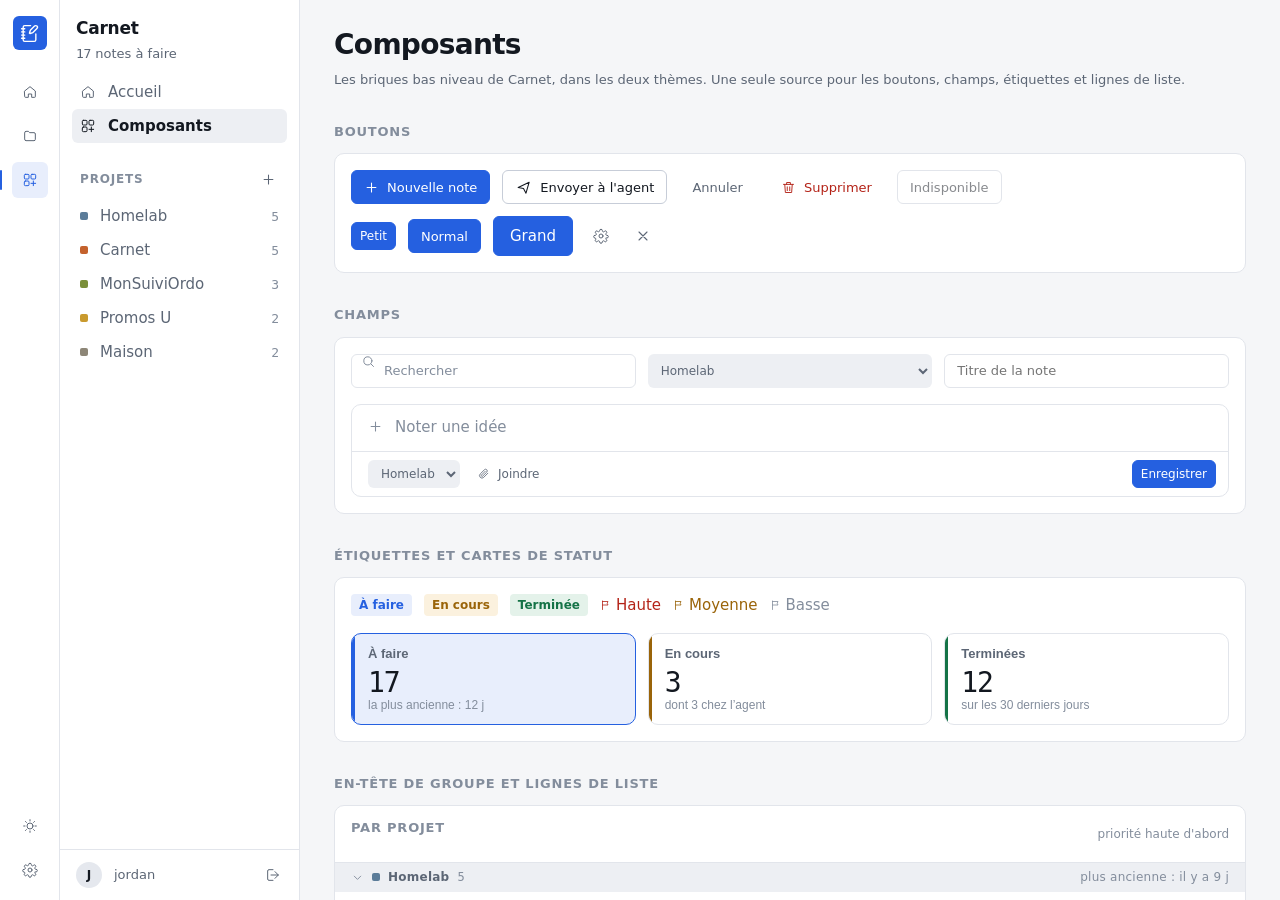
==== composants.html @ 222cb9cf "Maquette : refonte complète, composants bas niveau et page projet" ====
<!doctype html>
<html lang="fr" data-theme="clair" data-choix="auto">
<head>
<meta charset="utf-8">
<meta name="viewport" content="width=device-width, initial-scale=1">
<title>Carnet — composants (maquette)</title>
<script>
(() => {
  const cle = 'carnet.apparence'
  const choix = localStorage.getItem(cle) || 'auto'
  const sombre = window.matchMedia('(prefers-color-scheme: dark)').matches
  const r = document.documentElement
  r.dataset.choix = choix
  r.dataset.theme = choix === 'auto' ? (sombre ? 'sombre' : 'clair') : choix
  matchMedia('(prefers-color-scheme: dark)').addEventListener('change', (e) => {
    if (r.dataset.choix === 'auto') r.dataset.theme = e.matches ? 'sombre' : 'clair'
  })
})()
</script>
<link rel="preload" href="./polices/inter-latin-wght-normal.woff2" as="font" type="font/woff2" crossorigin>
<link rel="stylesheet" href="./styles.css">
</head>
<body>
<div class="app" id="app">
    <nav class="rail" aria-label="Navigation secondaire">
      <a class="rail-marque" href="index.html" aria-label="Carnet, accueil"><svg viewBox="0 0 24 24" width="19" height="19" fill="none" stroke="currentColor" stroke-width="1.75" stroke-linecap="round" stroke-linejoin="round" aria-hidden="true"><path d="M13.4 2H6a2 2 0 0 0-2 2v16a2 2 0 0 0 2 2h12a2 2 0 0 0 2-2v-7.4"/><path d="M2 6h4M2 10h4M2 14h4M2 18h4"/><path d="M21.378 5.626a1 1 0 1 0-3.004-3.004l-5.01 5.012a2 2 0 0 0-.506.854l-.837 2.87a.5.5 0 0 0 .62.62l2.87-.837a2 2 0 0 0 .854-.506z"/></svg></a>
      <a class="rail-bouton" href="index.html" aria-label="Accueil"><svg viewBox="0 0 24 24" width="16" height="16" fill="none" stroke="currentColor" stroke-width="1.5" stroke-linecap="round" stroke-linejoin="round" aria-hidden="true"><path d="M4 10.5 12 4l8 6.5V19a1 1 0 0 1-1 1h-4.5v-5h-5v5H5a1 1 0 0 1-1-1z"/></svg></a>
      <a class="rail-bouton" href="projet.html" aria-label="Projet ouvert"><svg viewBox="0 0 24 24" width="16" height="16" fill="none" stroke="currentColor" stroke-width="1.5" stroke-linecap="round" stroke-linejoin="round" aria-hidden="true"><path d="M4 7a2 2 0 0 1 2-2h3.6l1.8 2H18a2 2 0 0 1 2 2v8a2 2 0 0 1-2 2H6a2 2 0 0 1-2-2z"/></svg></a>
      <a class="rail-bouton" href="composants.html" aria-label="Kit de composants" aria-current="page"><svg viewBox="0 0 24 24" width="16" height="16" fill="none" stroke="currentColor" stroke-width="1.5" stroke-linecap="round" stroke-linejoin="round" aria-hidden="true"><rect x="3.5" y="3.5" width="7" height="7" rx="1.5"/><rect x="13.5" y="3.5" width="7" height="7" rx="1.5"/><rect x="3.5" y="13.5" width="7" height="7" rx="1.5"/><path d="M17 13.5v7M13.5 17h7"/></svg></a>
      <div class="rail-pied">
        <button type="button" class="rail-bouton" id="apparence" aria-label="Apparence : système"><svg viewBox="0 0 24 24" width="16" height="16" fill="none" stroke="currentColor" stroke-width="1.5" stroke-linecap="round" stroke-linejoin="round" aria-hidden="true"><circle cx="12" cy="12" r="4.5"/><path d="M12 2.5v2M12 19.5v2M2.5 12h2M19.5 12h2M5.2 5.2l1.4 1.4M17.4 17.4l1.4 1.4M18.8 5.2l-1.4 1.4M6.6 17.4l-1.4 1.4"/></svg></button>
        <a class="rail-bouton" href="#" aria-label="Réglages"><svg viewBox="0 0 24 24" width="16" height="16" fill="none" stroke="currentColor" stroke-width="1.5" stroke-linecap="round" stroke-linejoin="round" aria-hidden="true"><circle cx="12" cy="12" r="3"/><path d="M19.4 15a1.7 1.7 0 0 0 .3 1.9l.1.1a2 2 0 1 1-2.8 2.8l-.1-.1a1.7 1.7 0 0 0-2.9 1.2 2 2 0 1 1-4 0 1.7 1.7 0 0 0-2.9-1.2l-.1.1a2 2 0 1 1-2.8-2.8l.1-.1A1.7 1.7 0 0 0 3 15a2 2 0 1 1 0-4 1.7 1.7 0 0 0 1.5-2.9l-.1-.1a2 2 0 1 1 2.8-2.8l.1.1A1.7 1.7 0 0 0 10 3.9a2 2 0 1 1 4 0 1.7 1.7 0 0 0 2.9 1.4l.1-.1a2 2 0 1 1 2.8 2.8l-.1.1A1.7 1.7 0 0 0 21 11a2 2 0 1 1 0 4z"/></svg></a>
      </div>
    </nav>
    <aside class="side" id="side" aria-label="Navigation">
      <div class="side-tete">
        <p class="side-titre">Carnet</p>
        <p class="side-sous"><span class="chiffre">17</span> notes à faire</p>
      </div>
      <nav class="side-nav" aria-label="Navigation principale">
        <a class="lien" href="index.html"><svg viewBox="0 0 24 24" width="16" height="16" fill="none" stroke="currentColor" stroke-width="1.5" stroke-linecap="round" stroke-linejoin="round" aria-hidden="true"><path d="M4 10.5 12 4l8 6.5V19a1 1 0 0 1-1 1h-4.5v-5h-5v5H5a1 1 0 0 1-1-1z"/></svg>Accueil</a>
        <a class="lien" href="composants.html" aria-current="page"><svg viewBox="0 0 24 24" width="16" height="16" fill="none" stroke="currentColor" stroke-width="1.5" stroke-linecap="round" stroke-linejoin="round" aria-hidden="true"><rect x="3.5" y="3.5" width="7" height="7" rx="1.5"/><rect x="13.5" y="3.5" width="7" height="7" rx="1.5"/><rect x="3.5" y="13.5" width="7" height="7" rx="1.5"/><path d="M17 13.5v7M13.5 17h7"/></svg>Composants</a>
        <div class="section-titre"><span>Projets</span><button type="button" class="bouton-icone petit" aria-label="Nouveau projet"><svg viewBox="0 0 24 24" width="15" height="15" fill="none" stroke="currentColor" stroke-width="1.7" stroke-linecap="round" aria-hidden="true"><path d="M12 5v14M5 12h14"/></svg></button></div>
        <ul class="notes" style="list-style:none;margin:0;padding:0">
          <li><a class="lien" href="projet.html"><span class="pastille c-slate"></span><span class="coupe">Homelab</span><span class="compte">5</span></a></li>
          <li><a class="lien" href="projet.html"><span class="pastille c-clay"></span><span class="coupe">Carnet</span><span class="compte">5</span></a></li>
          <li><a class="lien" href="projet.html"><span class="pastille c-moss"></span><span class="coupe">MonSuiviOrdo</span><span class="compte">3</span></a></li>
          <li><a class="lien" href="projet.html"><span class="pastille c-ochre"></span><span class="coupe">Promos U</span><span class="compte">2</span></a></li>
          <li><a class="lien" href="projet.html"><span class="pastille c-stone"></span><span class="coupe">Maison</span><span class="compte">2</span></a></li>
        </ul>
      </nav>
      <div class="side-pied">
        <div class="utilisateur">
          <span class="avatar" aria-hidden="true">J</span>
          <span class="coupe">jordan</span>
          <button type="button" class="bouton-icone petit" aria-label="Se déconnecter" style="margin-left:auto"><svg viewBox="0 0 24 24" width="16" height="16" fill="none" stroke="currentColor" stroke-width="1.5" stroke-linecap="round" stroke-linejoin="round" aria-hidden="true"><path d="M15 17l5-5-5-5M20 12H9M12 4H6a2 2 0 0 0-2 2v12a2 2 0 0 0 2 2h6"/></svg></button>
        </div>
      </div>
    </aside>
    <div class="vue" style="grid-column: 3 / -1">
      <div class="vue-defillement">
        <div class="kit">
          <h1>Composants</h1>
          <p>Les briques bas niveau de Carnet, dans les deux thèmes. Une seule source pour les boutons, champs, étiquettes et lignes de liste.</p>

          <section>
            <h2>Boutons</h2>
            <div class="kit-cadre">
              <div class="kit-rangee" style="margin-bottom:12px">
                <button type="button" class="bouton principal"><svg viewBox="0 0 24 24" width="15" height="15" fill="none" stroke="currentColor" stroke-width="1.7" stroke-linecap="round" aria-hidden="true"><path d="M12 5v14M5 12h14"/></svg> Nouvelle note</button>
                <button type="button" class="bouton"><svg viewBox="0 0 24 24" width="17" height="17" fill="none" stroke="currentColor" stroke-width="1.5" stroke-linecap="round" stroke-linejoin="round" aria-hidden="true"><path d="M4.5 12L20 4.5 15.5 20 12 13.5z"/></svg> Envoyer à l'agent</button>
                <button type="button" class="bouton discret">Annuler</button>
                <button type="button" class="bouton danger"><svg viewBox="0 0 24 24" width="15" height="15" fill="none" stroke="currentColor" stroke-width="1.5" stroke-linecap="round" stroke-linejoin="round" aria-hidden="true"><path d="M4 7h16M9 7V4h6v3M6 7l1 13h10l1-13"/><path d="M10 11v6M14 11v6"/></svg> Supprimer</button>
                <button type="button" class="bouton" disabled>Indisponible</button>
              </div>
              <div class="kit-rangee">
                <button type="button" class="bouton principal petit">Petit</button>
                <button type="button" class="bouton principal">Normal</button>
                <button type="button" class="bouton principal grand">Grand</button>
                <button type="button" class="bouton-icone" aria-label="Icône seule"><svg viewBox="0 0 24 24" width="16" height="16" fill="none" stroke="currentColor" stroke-width="1.5" stroke-linecap="round" stroke-linejoin="round" aria-hidden="true"><circle cx="12" cy="12" r="3"/><path d="M19.4 15a1.7 1.7 0 0 0 .3 1.9l.1.1a2 2 0 1 1-2.8 2.8l-.1-.1a1.7 1.7 0 0 0-2.9 1.2 2 2 0 1 1-4 0 1.7 1.7 0 0 0-2.9-1.2l-.1.1a2 2 0 1 1-2.8-2.8l.1-.1A1.7 1.7 0 0 0 3 15a2 2 0 1 1 0-4 1.7 1.7 0 0 0 1.5-2.9l-.1-.1a2 2 0 1 1 2.8-2.8l.1.1A1.7 1.7 0 0 0 10 3.9a2 2 0 1 1 4 0 1.7 1.7 0 0 0 2.9 1.4l.1-.1a2 2 0 1 1 2.8 2.8l-.1.1A1.7 1.7 0 0 0 21 11a2 2 0 1 1 0 4z"/></svg></button>
                <button type="button" class="bouton-icone petit" aria-label="Icône seule, petit"><svg viewBox="0 0 24 24" width="16" height="16" fill="none" stroke="currentColor" stroke-width="1.6" stroke-linecap="round" aria-hidden="true"><path d="M6 6l12 12M18 6L6 18"/></svg></button>
              </div>
            </div>
          </section>

          <section>
            <h2>Champs</h2>
            <div class="kit-cadre">
              <div class="kit-grille">
                <label class="recherche" style="display:block"><svg viewBox="0 0 24 24" width="15" height="15" fill="none" stroke="currentColor" stroke-width="1.6" stroke-linecap="round" aria-hidden="true"><circle cx="11" cy="11" r="6.5"/><path d="M16 16l4 4"/></svg><input type="search" placeholder="Rechercher" aria-label="Rechercher" style="width:100%"></label>
                <select class="choix" style="height:34px;width:100%" aria-label="Projet"><option>Homelab</option><option>Carnet</option></select>
                <input type="text" placeholder="Titre de la note" aria-label="Titre" style="height:34px;padding:0 12px;border:1px solid var(--filet);border-radius:6px;background:var(--surface);color:var(--texte);font:400 13px var(--font);width:100%">
              </div>
              <div class="saisie" style="margin:16px 0 0">
                <div class="saisie-ligne">
                  <svg viewBox="0 0 24 24" width="15" height="15" fill="none" stroke="currentColor" stroke-width="1.7" stroke-linecap="round" aria-hidden="true"><path d="M12 5v14M5 12h14"/></svg>
                  <textarea rows="1" placeholder="Noter une idée" aria-label="Nouvelle note"></textarea>
                </div>
                <div class="saisie-barre">
                  <select class="choix" aria-label="Projet"><option>Homelab</option></select>
                  <button type="button" class="bouton discret petit"><svg viewBox="0 0 24 24" width="13" height="13" fill="none" stroke="currentColor" stroke-width="1.5" stroke-linecap="round" stroke-linejoin="round" aria-hidden="true"><path d="M20 11.5l-7.6 7.6a4.5 4.5 0 0 1-6.4-6.4l7.7-7.6a3 3 0 0 1 4.3 4.3l-7.7 7.6a1.5 1.5 0 0 1-2.1-2.1l7-7"/></svg> <span class="t-joindre">Joindre</span></button>
                  <button type="button" class="bouton principal petit pousse">Enregistrer</button>
                </div>
              </div>
            </div>
          </section>

          <section>
            <h2>Étiquettes et cartes de statut</h2>
            <div class="kit-cadre">
              <div class="kit-rangee" style="margin-bottom:16px">
                <span class="etiquette nouvelle">À faire</span>
                <span class="etiquette encours">En cours</span>
                <span class="etiquette faite">Terminée</span>
                <span class="prio prio-haute"><svg viewBox="0 0 24 24" width="12" height="12" fill="none" stroke="currentColor" stroke-width="1.6" stroke-linecap="round" stroke-linejoin="round" aria-hidden="true"><path d="M5 21V4M5 5h11l-1.6 3.5L16 12H5"/></svg>Haute</span>
                <span class="prio prio-moyenne"><svg viewBox="0 0 24 24" width="12" height="12" fill="none" stroke="currentColor" stroke-width="1.6" stroke-linecap="round" stroke-linejoin="round" aria-hidden="true"><path d="M5 21V4M5 5h11l-1.6 3.5L16 12H5"/></svg>Moyenne</span>
                <span class="prio prio-basse"><svg viewBox="0 0 24 24" width="12" height="12" fill="none" stroke="currentColor" stroke-width="1.6" stroke-linecap="round" stroke-linejoin="round" aria-hidden="true"><path d="M5 21V4M5 5h11l-1.6 3.5L16 12H5"/></svg>Basse</span>
              </div>
              <div class="cartes" style="padding:0">
        <button type="button" class="carte c-nouvelle" aria-pressed="true" data-filtre="nouvelle">
          <span class="carte-libelle">À faire</span>
          <span class="carte-nombre">17</span>
          <span class="carte-note">la plus ancienne : 12 j</span>
        </button>
        <button type="button" class="carte c-encours" aria-pressed="false" data-filtre="en-cours">
          <span class="carte-libelle">En cours</span>
          <span class="carte-nombre">3</span>
          <span class="carte-note">dont 3 chez l’agent</span>
        </button>
        <button type="button" class="carte c-faite" aria-pressed="false" data-filtre="faite">
          <span class="carte-libelle">Terminées</span>
          <span class="carte-nombre">12</span>
          <span class="carte-note">sur les 30 derniers jours</span>
        </button>
              </div>
            </div>
          </section>

          <section>
            <h2>En-tête de groupe et lignes de liste</h2>
            <div class="file" style="margin:0">
              <div class="file-tete">
                <h2 class="file-titre">Par projet</h2>
                <p class="file-tri">priorité haute d'abord</p>
              </div>
      <section class="groupe" data-statut="nouvelle">
        <button type="button" class="groupe-tete" aria-expanded="true">
          <svg class="chevron" viewBox="0 0 24 24" width="13" height="13" fill="none" stroke="currentColor" stroke-width="1.7" stroke-linecap="round" stroke-linejoin="round" aria-hidden="true"><path d="M6 9.5l6 6 6-6"/></svg><span class="pastille c-slate"></span>Homelab<span class="compte">5</span>
          <span class="groupe-age">plus ancienne : il y a 9 j</span>
        </button>
        <ul class="notes">
        <li class="note" data-statut="nouvelle" data-titre="Sauvegarde des photos : tester restic sur le NAS" data-projet="Homelab" data-couleur="c-slate" data-prio="Haute" data-age="il y a 9 j" data-piece="1" data-envoyee="" data-corps="Le rsync nocturne passe, mais je n'ai pas de version antérieure.
Tester restic en local sur un dossier de 20 Go avant de le mettre sur le NAS, puis vérifier une restauration complète (pas juste un `check`).">
          <button type="button" class="etat" aria-label="Changer l'état de « Sauvegarde des photos : tester restic sur le NAS »"><svg viewBox="0 0 24 24" width="18" height="18" fill="none" stroke="currentColor" stroke-width="1.5" aria-hidden="true"><circle cx="12" cy="12" r="7.5"/></svg></button>
          <a class="note-lien" href="#detail">
            <span class="note-titre">Sauvegarde des photos : tester restic sur le NAS</span>
            <span class="note-meta"><span class="prio prio-haute"><svg viewBox="0 0 24 24" width="12" height="12" fill="none" stroke="currentColor" stroke-width="1.6" stroke-linecap="round" stroke-linejoin="round" aria-hidden="true"><path d="M5 21V4M5 5h11l-1.6 3.5L16 12H5"/></svg>Haute</span><span class="piece"><svg viewBox="0 0 24 24" width="13" height="13" fill="none" stroke="currentColor" stroke-width="1.5" stroke-linecap="round" stroke-linejoin="round" aria-hidden="true"><path d="M20 11.5l-7.6 7.6a4.5 4.5 0 0 1-6.4-6.4l7.7-7.6a3 3 0 0 1 4.3 4.3l-7.7 7.6a1.5 1.5 0 0 1-2.1-2.1l7-7"/></svg>1</span></span>
          </a>
          <span class="note-age">il y a 9 j</span>
        <button type="button" class="envoyer" aria-label="Envoyer « Sauvegarde des photos : tester restic sur le NAS » à l'agent"><svg viewBox="0 0 24 24" width="17" height="17" fill="none" stroke="currentColor" stroke-width="1.5" stroke-linecap="round" stroke-linejoin="round" aria-hidden="true"><path d="M4.5 12L20 4.5 15.5 20 12 13.5z"/></svg></button>
        </li>
        <li class="note" data-statut="nouvelle" data-titre="Le reverse proxy perd le certificat après un redémarrage" data-projet="Homelab" data-couleur="c-slate" data-prio="Haute" data-age="il y a 7 j" data-piece="0" data-envoyee="" data-corps="Après chaque redémarrage du conteneur Caddy, le certificat du domaine maison repart en auto-signé.
Le volume est bien monté, mais l'ACME semble réessayer avant que le DNS soit prêt. Ajouter une temporisation ou un healthcheck avant le renouvellement.">
          <button type="button" class="etat" aria-label="Changer l'état de « Le reverse proxy perd le certificat après un redémarrage »"><svg viewBox="0 0 24 24" width="18" height="18" fill="none" stroke="currentColor" stroke-width="1.5" aria-hidden="true"><circle cx="12" cy="12" r="7.5"/></svg></button>
          <a class="note-lien" href="#detail">
            <span class="note-titre">Le reverse proxy perd le certificat après un redémarrage</span>
            <span class="note-meta"><span class="prio prio-haute"><svg viewBox="0 0 24 24" width="12" height="12" fill="none" stroke="currentColor" stroke-width="1.6" stroke-linecap="round" stroke-linejoin="round" aria-hidden="true"><path d="M5 21V4M5 5h11l-1.6 3.5L16 12H5"/></svg>Haute</span></span>
          </a>
          <span class="note-age">il y a 7 j</span>
        <button type="button" class="envoyer" aria-label="Envoyer « Le reverse proxy perd le certificat après un redémarrage » à l'agent"><svg viewBox="0 0 24 24" width="17" height="17" fill="none" stroke="currentColor" stroke-width="1.5" stroke-linecap="round" stroke-linejoin="round" aria-hidden="true"><path d="M4.5 12L20 4.5 15.5 20 12 13.5z"/></svg></button>
        </li>
        <li class="note" data-statut="nouvelle" data-titre="Widget Glance pour la température du boîtier" data-projet="Homelab" data-couleur="c-slate" data-prio="Moyenne" data-age="il y a 3 j" data-piece="0" data-envoyee="" data-corps="Deux sondes (CPU, boîtier). Un widget custom-api avec un graphe sur 24 h suffirait.">
          <button type="button" class="etat" aria-label="Changer l'état de « Widget Glance pour la température du boîtier »"><svg viewBox="0 0 24 24" width="18" height="18" fill="none" stroke="currentColor" stroke-width="1.5" aria-hidden="true"><circle cx="12" cy="12" r="7.5"/></svg></button>
          <a class="note-lien" href="#detail">
            <span class="note-titre">Widget Glance pour la température du boîtier</span>
            <span class="note-meta"><span class="prio prio-moyenne"><svg viewBox="0 0 24 24" width="12" height="12" fill="none" stroke="currentColor" stroke-width="1.6" stroke-linecap="round" stroke-linejoin="round" aria-hidden="true"><path d="M5 21V4M5 5h11l-1.6 3.5L16 12H5"/></svg>Moyenne</span></span>
          </a>
          <span class="note-age">il y a 3 j</span>
        <button type="button" class="envoyer" aria-label="Envoyer « Widget Glance pour la température du boîtier » à l'agent"><svg viewBox="0 0 24 24" width="17" height="17" fill="none" stroke="currentColor" stroke-width="1.5" stroke-linecap="round" stroke-linejoin="round" aria-hidden="true"><path d="M4.5 12L20 4.5 15.5 20 12 13.5z"/></svg></button>
        </li>
        <li class="note" data-statut="nouvelle" data-titre="Déplacer les données de Node-RED sur le second disque" data-projet="Homelab" data-couleur="c-slate" data-prio="Basse" data-age="il y a 5 j" data-piece="0" data-envoyee="" data-corps="Le volume de données est encore sur le SSD système. Le déplacer et mettre à jour le compose.">
          <button type="button" class="etat" aria-label="Changer l'état de « Déplacer les données de Node-RED sur le second disque »"><svg viewBox="0 0 24 24" width="18" height="18" fill="none" stroke="currentColor" stroke-width="1.5" aria-hidden="true"><circle cx="12" cy="12" r="7.5"/></svg></button>
          <a class="note-lien" href="#detail">
            <span class="note-titre">Déplacer les données de Node-RED sur le second disque</span>
            <span class="note-meta"><span class="prio prio-basse"><svg viewBox="0 0 24 24" width="12" height="12" fill="none" stroke="currentColor" stroke-width="1.6" stroke-linecap="round" stroke-linejoin="round" aria-hidden="true"><path d="M5 21V4M5 5h11l-1.6 3.5L16 12H5"/></svg>Basse</span></span>
          </a>
          <span class="note-age">il y a 5 j</span>
        <button type="button" class="envoyer" aria-label="Envoyer « Déplacer les données de Node-RED sur le second disque » à l'agent"><svg viewBox="0 0 24 24" width="17" height="17" fill="none" stroke="currentColor" stroke-width="1.5" stroke-linecap="round" stroke-linejoin="round" aria-hidden="true"><path d="M4.5 12L20 4.5 15.5 20 12 13.5z"/></svg></button>
        </li>
        <li class="note" data-statut="nouvelle" data-titre="Changer la pile du capteur de température de la cave" data-projet="Homelab" data-couleur="c-slate" data-prio="Sans priorité" data-age="il y a 2 j" data-piece="0" data-envoyee="" data-corps="La sonde ne remonte plus depuis une semaine. Pile CR2032 à changer, puis réappairer.">
          <button type="button" class="etat" aria-label="Changer l'état de « Changer la pile du capteur de température de la cave »"><svg viewBox="0 0 24 24" width="18" height="18" fill="none" stroke="currentColor" stroke-width="1.5" aria-hidden="true"><circle cx="12" cy="12" r="7.5"/></svg></button>
          <a class="note-lien" href="#detail">
            <span class="note-titre">Changer la pile du capteur de température de la cave</span>
            <span class="note-meta"><span class="prio prio-none"><svg viewBox="0 0 24 24" width="12" height="12" fill="none" stroke="currentColor" stroke-width="1.6" stroke-linecap="round" stroke-linejoin="round" aria-hidden="true"><path d="M5 21V4M5 5h11l-1.6 3.5L16 12H5"/></svg>Sans priorité</span></span>
          </a>
          <span class="note-age">il y a 2 j</span>
        <button type="button" class="envoyer" aria-label="Envoyer « Changer la pile du capteur de température de la cave » à l'agent"><svg viewBox="0 0 24 24" width="17" height="17" fill="none" stroke="currentColor" stroke-width="1.5" stroke-linecap="round" stroke-linejoin="round" aria-hidden="true"><path d="M4.5 12L20 4.5 15.5 20 12 13.5z"/></svg></button>
        </li>
        </ul>
      </section>
            </div>
          </section>

          <section>
            <h2>Panneau de détail</h2>
            <div class="kit-cadre" style="padding:0;overflow:hidden">
              <div class="detail" style="position:static;transform:none;width:auto;height:520px;box-shadow:none;border-left:0">
                <div class="detail-tete"><span class="etiquette nouvelle">À faire</span><span class="age">il y a 9 j</span></div>
                <div class="detail-corps">
                  <h2 class="detail-titre">Sauvegarde des photos : tester restic sur le NAS</h2>
                  <dl class="fiche">
                    <div class="fiche-ligne"><dt class="fiche-cle">Projet</dt><dd class="fiche-val"><span class="pastille c-slate"></span> Homelab</dd></div>
                    <div class="fiche-ligne"><dt class="fiche-cle">Priorité</dt><dd class="fiche-val prio-haute">Haute</dd></div>
                    <div class="fiche-ligne"><dt class="fiche-cle">Créée</dt><dd class="fiche-val">il y a 9 j</dd></div>
                    <div class="fiche-ligne"><dt class="fiche-cle">Agent</dt><dd class="fiche-val">pas encore envoyée</dd></div>
                  </dl>
                  <section class="detail-section"><h3 class="detail-sous">Note</h3><p class="detail-texte">Le rsync nocturne passe, mais je n'ai pas de version antérieure.</p></section>
                </div>
                <div class="detail-pied"><button type="button" class="bouton principal"><svg viewBox="0 0 24 24" width="17" height="17" fill="none" stroke="currentColor" stroke-width="1.5" stroke-linecap="round" stroke-linejoin="round" aria-hidden="true"><path d="M4.5 12L20 4.5 15.5 20 12 13.5z"/></svg> Envoyer à l'agent</button><button type="button" class="bouton"><svg viewBox="0 0 24 24" width="18" height="18" fill="none" stroke="currentColor" stroke-width="1.6" stroke-linecap="round" stroke-linejoin="round" aria-hidden="true"><path d="M5 12.5l4.5 4.5L19 7"/></svg> Terminer</button></div>
              </div>
            </div>
          </section>

          <p class="maquette" style="padding:0">Données d'exemple, aucune note réelle.</p>
        </div>
      </div>
    </div>
    <div class="voile" id="voile"></div>
</div>
<script src="./maquette.js"></script>
</body>
</html>
---- styles.css ----
@font-face {
  font-family: 'Inter';
  src: url('./polices/inter-latin-wght-normal.woff2') format('woff2-variations');
  font-weight: 100 900;
  font-style: normal;
  font-display: swap;
}

:root {
  color-scheme: light;
  --fond: #f5f6f8;
  --surface: #ffffff;
  --surface-2: #edeff3;
  --surface-3: #e5e8ee;
  --filet: #e2e5eb;
  --filet-fort: #c7cdd8;
  --texte: #131820;
  --texte-2: #5c6675;
  --texte-3: #838d9c;
  --accent: #2560e0;
  --accent-survol: #1c4dbd;
  --accent-contraste: #ffffff;
  --accent-doux: #e8eefc;
  --encours: #9a6409;
  --encours-doux: #fbf1de;
  --fait: #157347;
  --fait-doux: #e4f2ea;
  --danger: #b42318;
  --danger-doux: #fbe9e7;
  --ombre-1: 0 1px 2px rgb(19 24 32 / 0.05);
  --ombre-2: 0 8px 24px rgb(19 24 32 / 0.12);

  --s1: 4px;
  --s2: 8px;
  --s3: 12px;
  --s4: 16px;
  --s5: 24px;
  --s6: 32px;
  --s7: 48px;

  --r1: 4px;
  --r2: 6px;
  --r3: 10px;

  --t-micro: 0.75rem;
  --t-petit: 0.8125rem;
  --t-base: 0.9375rem;
  --t-moyen: 1.0625rem;
  --t-grand: 1.375rem;
  --t-titre: 1.75rem;

  --font: 'Inter', system-ui, -apple-system, 'Segoe UI', sans-serif;
  --mono: ui-monospace, 'SF Mono', 'JetBrains Mono', Menlo, monospace;
  --ease: cubic-bezier(0.22, 1, 0.36, 1);

  --rail-w: 60px;
  --side-w: 240px;
  --detail-w: 384px;

  --p-clay: #c4622d;
  --p-ochre: #c99a2e;
  --p-moss: #7a8f3a;
  --p-slate: #5b7c99;
  --p-stone: #8d8677;
  --p-plum: #8a5a86;
  --p-rose: #c2647a;
}

:root[data-theme='sombre'] {
  color-scheme: dark;
  --fond: #0e1116;
  --surface: #151a21;
  --surface-2: #1c222b;
  --surface-3: #232b35;
  --filet: #242c36;
  --filet-fort: #38424f;
  --texte: #e8ebf0;
  --texte-2: #97a2b1;
  --texte-3: #6f7b8a;
  --accent: #7ba2ff;
  --accent-survol: #9bbaff;
  --accent-contraste: #0a0f16;
  --accent-doux: #172539;
  --encours: #e0b04a;
  --encours-doux: #2a2213;
  --fait: #4cc38a;
  --fait-doux: #14291f;
  --danger: #f0877d;
  --danger-doux: #3a1f1c;
  --ombre-1: 0 1px 2px rgb(0 0 0 / 0.3);
  --ombre-2: 0 8px 24px rgb(0 0 0 / 0.45);
  --p-clay: #d98150;
  --p-ochre: #d8b054;
  --p-moss: #9cb15c;
  --p-slate: #7fa0bd;
  --p-stone: #a8a191;
  --p-plum: #b07cac;
  --p-rose: #d9869a;
}

* { box-sizing: border-box; }

html, body { height: 100%; }

body {
  margin: 0;
  background: var(--fond);
  color: var(--texte);
  font: 400 var(--t-base) / 1.5 var(--font);
  -webkit-font-smoothing: antialiased;
}

.sr-only {
  position: absolute; width: 1px; height: 1px; margin: -1px;
  padding: 0; overflow: hidden; clip: rect(0 0 0 0); white-space: nowrap; border: 0;
}

.chiffre { font-family: var(--mono); font-variant-numeric: tabular-nums; letter-spacing: -0.02em; }

a { color: inherit; text-decoration: none; }

:focus-visible { outline: 2px solid var(--accent); outline-offset: 2px; border-radius: var(--r1); }

svg { flex: 0 0 auto; }

/* ---------- Ossature ---------- */
.app {
  display: grid;
  grid-template-columns: var(--rail-w) var(--side-w) minmax(0, 1fr) var(--detail-w);
  height: 100dvh;
  overflow: hidden;
}

/* ---------- Rail ---------- */
.rail {
  display: flex;
  flex-direction: column;
  align-items: center;
  gap: var(--s2);
  padding: var(--s4) 0 var(--s3);
  background: var(--surface);
  border-right: 1px solid var(--filet);
}

.rail-marque {
  display: grid;
  place-items: center;
  width: 34px;
  height: 34px;
  margin-bottom: var(--s4);
  border-radius: var(--r2);
  background: var(--accent);
  color: var(--accent-contraste);
}

.rail-bouton {
  position: relative;
  display: grid;
  place-items: center;
  width: 36px;
  height: 36px;
  border: 0;
  border-radius: var(--r2);
  background: none;
  color: var(--texte-2);
  cursor: pointer;
  transition: background 120ms var(--ease), color 120ms var(--ease);
}

.rail-bouton:hover { background: var(--surface-2); color: var(--texte); }
.rail-bouton[aria-current='page'] { background: var(--accent-doux); color: var(--accent); }
.rail-bouton[aria-current='page']::before {
  content: '';
  position: absolute;
  left: -12px;
  top: 8px;
  bottom: 8px;
  width: 2px;
  border-radius: 2px;
  background: var(--accent);
}

.rail-pied { margin-top: auto; display: grid; gap: var(--s2); }

/* ---------- Colonne latérale ---------- */
.side {
  display: flex;
  flex-direction: column;
  min-height: 0;
  background: var(--surface);
  border-right: 1px solid var(--filet);
}

.side-tete { padding: var(--s4) var(--s4) var(--s3); }

.side-titre { margin: 0; font-size: var(--t-moyen); font-weight: 600; letter-spacing: -0.015em; }
.side-sous { margin: 2px 0 0; font-size: var(--t-petit); color: var(--texte-2); }

.side-nav { flex: 1; min-height: 0; overflow: auto; padding: 0 var(--s3) var(--s4); }

.lien {
  display: flex;
  align-items: center;
  gap: var(--s3);
  min-height: 34px;
  padding: 0 var(--s2);
  border-radius: var(--r2);
  font-size: var(--t-base);
  color: var(--texte-2);
}

.lien:hover { background: var(--surface-2); color: var(--texte); }
.lien[aria-current='page'] { background: var(--surface-2); color: var(--texte); font-weight: 550; }
.lien .compte { margin-left: auto; font: 400 var(--t-petit) var(--mono); color: var(--texte-3); }

.section-titre {
  display: flex;
  align-items: center;
  justify-content: space-between;
  margin: var(--s5) 0 var(--s2);
  padding: 0 var(--s2);
  font-size: var(--t-micro);
  font-weight: 600;
  letter-spacing: 0.07em;
  text-transform: uppercase;
  color: var(--texte-3);
}

.side-pied { padding: var(--s3) var(--s4); border-top: 1px solid var(--filet); }

.utilisateur { display: flex; align-items: center; gap: var(--s3); font-size: var(--t-petit); color: var(--texte-2); }

.avatar {
  display: grid;
  place-items: center;
  width: 26px;
  height: 26px;
  border-radius: 50%;
  background: var(--surface-3);
  font-size: var(--t-micro);
  font-weight: 600;
  color: var(--texte);
}

.pastille { width: 8px; height: 8px; border-radius: 2px; background: var(--p-stone); flex: 0 0 auto; }
.p-nouvelle { background: var(--accent); }
.p-encours { background: var(--encours); }
.p-faite { background: var(--fait); }
.c-clay { background: var(--p-clay); }
.c-ochre { background: var(--p-ochre); }
.c-moss { background: var(--p-moss); }
.c-slate { background: var(--p-slate); }
.c-stone { background: var(--p-stone); }
.c-plum { background: var(--p-plum); }
.c-rose { background: var(--p-rose); }

/* ---------- Boutons (kit bas niveau) ---------- */
.bouton {
  display: inline-flex;
  align-items: center;
  justify-content: center;
  gap: var(--s2);
  height: 34px;
  padding: 0 var(--s3);
  border: 1px solid var(--filet-fort);
  border-radius: var(--r2);
  background: var(--surface);
  color: var(--texte);
  font: 500 var(--t-petit) var(--font);
  white-space: nowrap;
  cursor: pointer;
  transition: background 120ms var(--ease), border-color 120ms var(--ease), color 120ms var(--ease);
}

.bouton:hover { background: var(--surface-2); }
.bouton:active { transform: translateY(0.5px); }
.bouton:disabled { opacity: 0.5; cursor: not-allowed; }

.bouton.principal {
  border-color: var(--accent);
  background: var(--accent);
  color: var(--accent-contraste);
}
.bouton.principal:hover { background: var(--accent-survol); border-color: var(--accent-survol); }

.bouton.discret { border-color: transparent; background: none; color: var(--texte-2); }
.bouton.discret:hover { background: var(--surface-2); color: var(--texte); }

.bouton.danger { border-color: transparent; background: none; color: var(--danger); }
.bouton.danger:hover { background: var(--danger-doux); }

.bouton.petit { height: 28px; padding: 0 var(--s2); font-size: var(--t-micro); }
.bouton.grand { height: 40px; padding: 0 var(--s4); font-size: var(--t-base); }

.bouton-icone {
  display: grid;
  place-items: center;
  width: 32px;
  height: 32px;
  border: 0;
  border-radius: var(--r2);
  background: none;
  color: var(--texte-2);
  cursor: pointer;
  transition: background 120ms var(--ease), color 120ms var(--ease);
}

.bouton-icone:hover { background: var(--surface-2); color: var(--texte); }
.bouton-icone.petit { width: 24px; height: 24px; }

/* ---------- Zone principale ---------- */
.vue { display: flex; flex-direction: column; min-width: 0; min-height: 0; }

.vue-defillement { flex: 1; min-height: 0; overflow: auto; }

.vue-tete {
  display: flex;
  align-items: flex-start;
  justify-content: space-between;
  gap: var(--s4);
  padding: var(--s5) var(--s5) var(--s4);
}

.fil {
  display: flex;
  align-items: center;
  gap: var(--s2);
  margin: 0 0 2px;
  font-size: var(--t-petit);
  color: var(--texte-2);
}

.fil a:hover { color: var(--texte); }

.vue-titre {
  display: flex;
  align-items: center;
  gap: var(--s3);
  margin: 0;
  font-size: var(--t-titre);
  font-weight: 620;
  letter-spacing: -0.025em;
  line-height: 1.2;
}

.vue-sous { margin: var(--s2) 0 0; font-size: var(--t-petit); color: var(--texte-2); }

.vue-actions { display: flex; align-items: center; gap: var(--s2); padding-top: 2px; }

.recherche { position: relative; display: flex; align-items: center; }
.recherche svg { position: absolute; left: 10px; color: var(--texte-3); pointer-events: none; }
.recherche input {
  width: 220px;
  height: 34px;
  padding: 0 var(--s3) 0 32px;
  border: 1px solid var(--filet);
  border-radius: var(--r2);
  background: var(--surface);
  color: var(--texte);
  font: 400 var(--t-petit) var(--font);
}
.recherche input::placeholder { color: var(--texte-3); }
.recherche input:focus-visible { border-color: var(--accent); outline-offset: 1px; }

/* ---------- Cartes de statut ---------- */
.cartes {
  display: grid;
  grid-template-columns: repeat(3, minmax(0, 1fr));
  gap: var(--s3);
  padding: 0 var(--s5) var(--s4);
}

.carte {
  position: relative;
  display: block;
  width: 100%;
  padding: var(--s3) var(--s4) var(--s3) var(--s4);
  border: 1px solid var(--filet);
  border-radius: var(--r3);
  background: var(--surface);
  text-align: left;
  cursor: pointer;
  overflow: hidden;
  transition: border-color 120ms var(--ease), background 120ms var(--ease);
}

.carte::before {
  content: '';
  position: absolute;
  inset: 0 auto 0 0;
  width: 3px;
  background: var(--etat);
}

.carte:hover { border-color: var(--filet-fort); }
.carte[aria-pressed='true'] { border-color: var(--etat); background: var(--teinte); }

.carte-libelle {
  display: flex;
  align-items: center;
  gap: var(--s2);
  font-size: var(--t-petit);
  font-weight: 550;
  color: var(--texte-2);
}

.carte-nombre {
  display: block;
  margin: var(--s2) 0 0;
  font: 500 1.75rem/1 var(--mono);
  font-variant-numeric: tabular-nums;
  letter-spacing: -0.04em;
  color: var(--texte);
}

.carte-note { margin: 2px 0 0; font-size: var(--t-micro); color: var(--texte-3); }

.c-nouvelle { --etat: var(--accent); --teinte: var(--accent-doux); }
.c-encours { --etat: var(--encours); --teinte: var(--encours-doux); }
.c-faite { --etat: var(--fait); --teinte: var(--fait-doux); }

/* ---------- Barre de saisie ---------- */
.saisie {
  margin: 0 var(--s5) var(--s4);
  border: 1px solid var(--filet);
  border-radius: var(--r3);
  background: var(--surface);
  transition: border-color 140ms var(--ease), box-shadow 140ms var(--ease);
}

.saisie:focus-within { border-color: var(--accent); box-shadow: 0 0 0 3px var(--accent-doux); }

.saisie-ligne { display: flex; align-items: flex-start; gap: var(--s3); padding: var(--s3) var(--s4); }

.saisie-ligne > svg { margin-top: 2px; color: var(--texte-3); }

.saisie textarea {
  flex: 1;
  min-height: 22px;
  max-height: 200px;
  padding: 0;
  border: 0;
  background: none;
  color: var(--texte);
  font: 400 var(--t-base) / 1.45 var(--font);
  resize: none;
}
.saisie textarea::placeholder { color: var(--texte-3); }
.saisie textarea:focus { outline: none; }

.saisie-barre {
  display: flex;
  flex-wrap: wrap;
  align-items: center;
  gap: var(--s2);
  padding: var(--s2) var(--s3) var(--s2) var(--s4);
  border-top: 1px solid var(--filet);
}

.saisie-barre .pousse { margin-left: auto; }

.choix {
  height: 28px;
  padding: 0 var(--s2);
  border: 1px solid transparent;
  border-radius: var(--r2);
  background: var(--surface-2);
  color: var(--texte-2);
  font: 500 var(--t-micro) var(--font);
  cursor: pointer;
}
.choix:hover { border-color: var(--filet-fort); color: var(--texte); }

/* ---------- Liste groupée ---------- */
.file {
  margin: 0 var(--s5) var(--s6);
  border: 1px solid var(--filet);
  border-radius: var(--r3);
  background: var(--surface);
  overflow: hidden;
}

.file-tete {
  display: flex;
  align-items: center;
  gap: var(--s3);
  padding: var(--s3) var(--s4);
  border-bottom: 1px solid var(--filet);
}

.file-titre { margin: 0; font-size: var(--t-petit); font-weight: 600; color: var(--texte); }
.file-tri { margin: 0 0 0 auto; font-size: var(--t-micro); color: var(--texte-3); }

.groupe + .groupe { border-top: 1px solid var(--filet); }
.groupe[hidden] { display: none; }

.groupe-tete {
  display: flex;
  align-items: center;
  gap: var(--s2);
  width: 100%;
  padding: var(--s2) var(--s4);
  border: 0;
  background: var(--surface-2);
  color: var(--texte-2);
  font: 600 var(--t-micro) / 1 var(--font);
  letter-spacing: 0.02em;
  text-align: left;
  cursor: pointer;
}

.groupe-tete:hover { color: var(--texte); }
.groupe-tete svg.chevron { transition: transform 160ms var(--ease); color: var(--texte-3); }
.groupe-tete[aria-expanded='false'] svg.chevron { transform: rotate(-90deg); }
.groupe-tete .compte { font-family: var(--mono); font-weight: 400; color: var(--texte-3); }
.groupe-tete .groupe-age { margin-left: auto; font-weight: 400; color: var(--texte-3); }

.notes { margin: 0; padding: 0; list-style: none; }
.notes[hidden] { display: none; }

.note {
  display: flex;
  align-items: center;
  gap: var(--s3);
  padding: var(--s2) var(--s4) var(--s2) var(--s3);
  border-top: 1px solid var(--filet);
  transition: background 110ms var(--ease);
}

.groupe .note:first-child { border-top: 0; }
.note:hover { background: var(--surface-2); }
.note.est-active { background: var(--accent-doux); }
.note.est-active .note-titre { color: var(--texte); }

.etat {
  display: grid;
  place-items: center;
  width: 26px;
  height: 26px;
  border: 0;
  border-radius: 50%;
  background: none;
  color: var(--texte-3);
  cursor: pointer;
  transition: color 110ms var(--ease), background 110ms var(--ease);
}
.etat:hover { background: var(--surface-3); color: var(--accent); }
.note[data-statut='en-cours'] .etat { color: var(--encours); }
.note[data-statut='faite'] .etat { color: var(--fait); }

.note-lien {
  display: flex;
  flex-direction: column;
  gap: 1px;
  min-width: 0;
  flex: 1;
  padding: var(--s1) 0;
}

.note-titre {
  overflow: hidden;
  font-size: var(--t-base);
  font-weight: 500;
  letter-spacing: -0.005em;
  color: var(--texte);
  text-overflow: ellipsis;
  white-space: nowrap;
}

.note[data-statut='faite'] .note-titre { color: var(--texte-2); font-weight: 450; }

.note-meta {
  display: flex;
  align-items: center;
  gap: var(--s2);
  font-size: var(--t-micro);
  color: var(--texte-3);
  white-space: nowrap;
}

.note-meta .projet { display: inline-flex; align-items: center; gap: 5px; color: var(--texte-2); }
.note-meta .sep { color: var(--filet-fort); }

.prio { display: inline-flex; align-items: center; gap: 4px; }
.prio-haute { color: var(--danger); }
.prio-moyenne { color: var(--encours); }
.prio-basse, .prio-none { color: var(--texte-3); }

.piece { display: inline-flex; align-items: center; gap: 3px; }
.envoyee { display: inline-flex; align-items: center; gap: 3px; color: var(--accent); }

.note-age {
  font: 400 var(--t-micro) var(--mono);
  font-variant-numeric: tabular-nums;
  color: var(--texte-3);
  white-space: nowrap;
}

.note .envoyer {
  display: grid;
  place-items: center;
  width: 28px;
  height: 28px;
  border: 0;
  border-radius: var(--r2);
  background: none;
  color: var(--texte-3);
  opacity: 0;
  cursor: pointer;
  transition: opacity 110ms var(--ease), background 110ms var(--ease), color 110ms var(--ease);
}

.note:hover .envoyer,
.note:focus-within .envoyer { opacity: 1; }
.note .envoyer:hover { background: var(--accent-doux); color: var(--accent); }

.file-pied {
  display: flex;
  align-items: center;
  justify-content: space-between;
  padding: var(--s2) var(--s4);
  border-top: 1px solid var(--filet);
  font-size: var(--t-micro);
  color: var(--texte-3);
}

.vide {
  padding: var(--s7) var(--s4);
  text-align: center;
  color: var(--texte-2);
}
.vide p { margin: var(--s2) 0 0; font-size: var(--t-petit); }

/* ---------- Panneau de détail ---------- */
.detail {
  display: flex;
  flex-direction: column;
  min-height: 0;
  background: var(--surface);
  border-left: 1px solid var(--filet);
}

.detail-tete {
  display: flex;
  align-items: center;
  gap: var(--s2);
  padding: var(--s3) var(--s4);
  border-bottom: 1px solid var(--filet);
}

.etiquette {
  display: inline-flex;
  align-items: center;
  gap: 5px;
  height: 22px;
  padding: 0 var(--s2);
  border-radius: var(--r1);
  background: var(--surface-2);
  font-size: var(--t-micro);
  font-weight: 550;
  color: var(--texte-2);
}
.etiquette.nouvelle { background: var(--accent-doux); color: var(--accent); }
.etiquette.encours { background: var(--encours-doux); color: var(--encours); }
.etiquette.faite { background: var(--fait-doux); color: var(--fait); }

.detail-tete .age { margin-left: auto; font: 400 var(--t-micro) var(--mono); color: var(--texte-3); }

.detail-corps { flex: 1; min-height: 0; overflow: auto; padding: var(--s4); }

.detail-titre {
  margin: 0 0 var(--s4);
  font-size: var(--t-moyen);
  font-weight: 600;
  line-height: 1.35;
  letter-spacing: -0.015em;
  text-wrap: balance;
}

.fiche { display: grid; gap: var(--s2); margin: 0 0 var(--s5); }
.fiche-ligne { display: grid; grid-template-columns: 92px 1fr; gap: var(--s3); align-items: baseline; }
.fiche-cle { font-size: var(--t-micro); color: var(--texte-3); }
.fiche-val { font-size: var(--t-petit); color: var(--texte); }

.detail-section + .detail-section { margin-top: var(--s5); }

.detail-sous {
  display: flex;
  align-items: center;
  gap: var(--s2);
  margin: 0 0 var(--s2);
  font-size: var(--t-micro);
  font-weight: 600;
  letter-spacing: 0.06em;
  text-transform: uppercase;
  color: var(--texte-3);
}

.detail-texte {
  margin: 0;
  font-size: var(--t-petit);
  line-height: 1.6;
  color: var(--texte-2);
  white-space: pre-line;
}

.pieces { display: grid; gap: var(--s2); margin: 0; padding: 0; list-style: none; }

.piece-ligne {
  display: flex;
  align-items: center;
  gap: var(--s2);
  padding: var(--s2);
  border: 1px solid var(--filet);
  border-radius: var(--r2);
  font-size: var(--t-micro);
  color: var(--texte-2);
}

.piece-ligne .taille { margin-left: auto; font-family: var(--mono); color: var(--texte-3); }
.piece-ligne:hover { border-color: var(--filet-fort); color: var(--texte); }

.detail-pied {
  display: flex;
  align-items: center;
  gap: var(--s2);
  padding: var(--s3) var(--s4);
  border-top: 1px solid var(--filet);
  background: var(--surface);
}

.detail-pied .principal { flex: 1; }

.voile { display: none; }

.maquette {
  margin: 0;
  padding: 0 var(--s5) var(--s5);
  font-size: var(--t-micro);
  color: var(--texte-3);
}

/* ---------- Kit de composants ---------- */
.kit { max-width: 960px; margin: 0 auto; padding: var(--s5); }
.kit h1 { margin: 0 0 var(--s1); font-size: var(--t-titre); font-weight: 620; letter-spacing: -0.025em; }
.kit > p { margin: 0 0 var(--s6); color: var(--texte-2); font-size: var(--t-petit); }
.kit section { margin-bottom: var(--s6); }
.kit h2 { margin: 0 0 var(--s3); font-size: var(--t-petit); font-weight: 600; letter-spacing: 0.06em; text-transform: uppercase; color: var(--texte-3); }
.kit-rangee { display: flex; flex-wrap: wrap; align-items: center; gap: var(--s3); }
.kit-cadre { padding: var(--s4); border: 1px solid var(--filet); border-radius: var(--r3); background: var(--surface); }
.kit-grille { display: grid; grid-template-columns: repeat(auto-fit, minmax(240px, 1fr)); gap: var(--s3); }

/* ---------- Responsive ---------- */
@media (max-width: 1440px) {
  :root { --detail-w: 348px; }
}

@media (max-width: 1240px) {
  .app { grid-template-columns: var(--rail-w) var(--side-w) minmax(0, 1fr); }
  .detail {
    position: fixed;
    inset: 0 0 0 auto;
    z-index: 20;
    width: min(400px, 92vw);
    border-left: 1px solid var(--filet);
    box-shadow: var(--ombre-2);
    transform: translateX(100%);
    transition: transform 220ms var(--ease);
  }
  .app.detail-ouvert .detail { transform: none; }
  .app.detail-ouvert .voile { display: block; position: fixed; inset: 0; z-index: 10; background: rgb(10 14 20 / 0.4); }
  .note .envoyer { opacity: 1; }
}

@media (max-width: 1024px) {
  .app { grid-template-columns: var(--rail-w) minmax(0, 1fr); }
  .side {
    position: fixed;
    inset: 0 auto 0 0;
    z-index: 21;
    width: 268px;
    border-right: 1px solid var(--filet);
    box-shadow: var(--ombre-2);
    transform: translateX(-100%);
    transition: transform 220ms var(--ease);
  }
  .app.menu-ouvert .side { transform: none; }
  .app.menu-ouvert .voile { display: block; position: fixed; inset: 0; z-index: 10; background: rgb(10 14 20 / 0.4); }
}

@media (max-width: 760px) {
  .app { grid-template-columns: minmax(0, 1fr); }
  .rail { display: none; }
  .vue-tete { padding: var(--s4) var(--s4) var(--s3); }
  .vue-titre { font-size: 1.5rem; }
  .recherche { display: none; }
  .cartes { grid-template-columns: repeat(3, minmax(0, 1fr)); gap: var(--s2); padding: 0 var(--s4) var(--s3); }
  .carte { padding: var(--s2) var(--s3) var(--s2) var(--s3); }
  .carte-nombre { font-size: 1.25rem; }
  .carte-note { display: none; }
  .saisie { margin: 0 var(--s4) var(--s3); }
  .saisie-barre { padding: var(--s2) var(--s3) var(--s2) var(--s4); }
  .t-joindre { display: none; }
  .saisie-barre { row-gap: var(--s2); }
  .saisie-barre .choix { flex: 1 1 46%; min-width: 0; }
  .saisie-barre .bouton.discret.petit { padding: 0 6px; }
  .file { margin: 0 var(--s4) var(--s5); }
  .note { padding: var(--s2) var(--s3); gap: var(--s2); }
  .note-age { display: none; }
  .note-titre { white-space: normal; }
  .vue-actions .bouton { display: none; }
  .vue-actions .bouton-icone { display: grid; }
}

.vue-actions .bouton-icone.burger { display: none; }

@media (max-width: 1024px) {
  .vue-actions .bouton-icone.burger { display: grid; }
}

@media (prefers-reduced-motion: reduce) {
  * { transition: none !important; animation: none !important; }
}
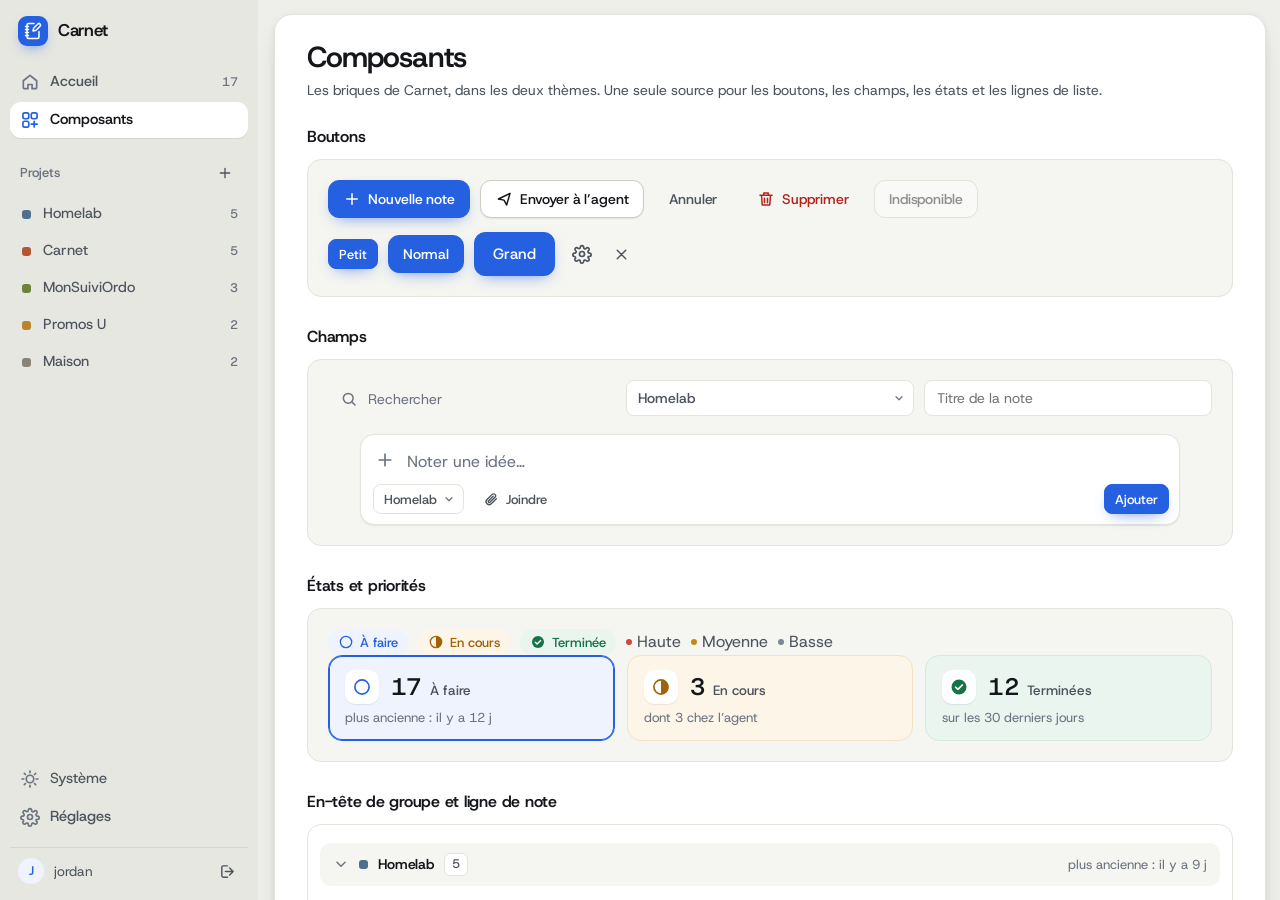
==== commit 389e62a6: "Maquette v2 : typographie Host Grotesk, fiche éditable, densité revue - police Host Grotesk auto-héb" ====
--- a/composants.html
+++ b/composants.html
@@ -4,6 +4,11 @@
 <meta charset="utf-8">
 <meta name="viewport" content="width=device-width, initial-scale=1">
 <title>Carnet — composants (maquette)</title>
+<meta name="description" content="Maquette de refonte de Carnet, application de notes personnelle.">
+<meta name="page-type" content="software">
+<meta name="site-kind" content="software">
+<meta name="theme-color" content="#efefec" media="(prefers-color-scheme: light)">
+<meta name="theme-color" content="#0f1113" media="(prefers-color-scheme: dark)">
 <script>
 (() => {
   const cle = 'carnet.apparence'
@@ -17,216 +22,273 @@
   })
 })()
 </script>
-<link rel="preload" href="./polices/inter-latin-wght-normal.woff2" as="font" type="font/woff2" crossorigin>
+<link rel="preload" href="./polices/host-grotesk-latin-wght-normal.woff2" as="font" type="font/woff2" crossorigin>
 <link rel="stylesheet" href="./styles.css">
 </head>
 <body>
+<a class="saut" href="#contenu">Aller au contenu</a>
 <div class="app" id="app">
-    <nav class="rail" aria-label="Navigation secondaire">
-      <a class="rail-marque" href="index.html" aria-label="Carnet, accueil"><svg viewBox="0 0 24 24" width="19" height="19" fill="none" stroke="currentColor" stroke-width="1.75" stroke-linecap="round" stroke-linejoin="round" aria-hidden="true"><path d="M13.4 2H6a2 2 0 0 0-2 2v16a2 2 0 0 0 2 2h12a2 2 0 0 0 2-2v-7.4"/><path d="M2 6h4M2 10h4M2 14h4M2 18h4"/><path d="M21.378 5.626a1 1 0 1 0-3.004-3.004l-5.01 5.012a2 2 0 0 0-.506.854l-.837 2.87a.5.5 0 0 0 .62.62l2.87-.837a2 2 0 0 0 .854-.506z"/></svg></a>
-      <a class="rail-bouton" href="index.html" aria-label="Accueil"><svg viewBox="0 0 24 24" width="16" height="16" fill="none" stroke="currentColor" stroke-width="1.5" stroke-linecap="round" stroke-linejoin="round" aria-hidden="true"><path d="M4 10.5 12 4l8 6.5V19a1 1 0 0 1-1 1h-4.5v-5h-5v5H5a1 1 0 0 1-1-1z"/></svg></a>
-      <a class="rail-bouton" href="projet.html" aria-label="Projet ouvert"><svg viewBox="0 0 24 24" width="16" height="16" fill="none" stroke="currentColor" stroke-width="1.5" stroke-linecap="round" stroke-linejoin="round" aria-hidden="true"><path d="M4 7a2 2 0 0 1 2-2h3.6l1.8 2H18a2 2 0 0 1 2 2v8a2 2 0 0 1-2 2H6a2 2 0 0 1-2-2z"/></svg></a>
-      <a class="rail-bouton" href="composants.html" aria-label="Kit de composants" aria-current="page"><svg viewBox="0 0 24 24" width="16" height="16" fill="none" stroke="currentColor" stroke-width="1.5" stroke-linecap="round" stroke-linejoin="round" aria-hidden="true"><rect x="3.5" y="3.5" width="7" height="7" rx="1.5"/><rect x="13.5" y="3.5" width="7" height="7" rx="1.5"/><rect x="3.5" y="13.5" width="7" height="7" rx="1.5"/><path d="M17 13.5v7M13.5 17h7"/></svg></a>
-      <div class="rail-pied">
-        <button type="button" class="rail-bouton" id="apparence" aria-label="Apparence : système"><svg viewBox="0 0 24 24" width="16" height="16" fill="none" stroke="currentColor" stroke-width="1.5" stroke-linecap="round" stroke-linejoin="round" aria-hidden="true"><circle cx="12" cy="12" r="4.5"/><path d="M12 2.5v2M12 19.5v2M2.5 12h2M19.5 12h2M5.2 5.2l1.4 1.4M17.4 17.4l1.4 1.4M18.8 5.2l-1.4 1.4M6.6 17.4l-1.4 1.4"/></svg></button>
-        <a class="rail-bouton" href="#" aria-label="Réglages"><svg viewBox="0 0 24 24" width="16" height="16" fill="none" stroke="currentColor" stroke-width="1.5" stroke-linecap="round" stroke-linejoin="round" aria-hidden="true"><circle cx="12" cy="12" r="3"/><path d="M19.4 15a1.7 1.7 0 0 0 .3 1.9l.1.1a2 2 0 1 1-2.8 2.8l-.1-.1a1.7 1.7 0 0 0-2.9 1.2 2 2 0 1 1-4 0 1.7 1.7 0 0 0-2.9-1.2l-.1.1a2 2 0 1 1-2.8-2.8l.1-.1A1.7 1.7 0 0 0 3 15a2 2 0 1 1 0-4 1.7 1.7 0 0 0 1.5-2.9l-.1-.1a2 2 0 1 1 2.8-2.8l.1.1A1.7 1.7 0 0 0 10 3.9a2 2 0 1 1 4 0 1.7 1.7 0 0 0 2.9 1.4l.1-.1a2 2 0 1 1 2.8 2.8l-.1.1A1.7 1.7 0 0 0 21 11a2 2 0 1 1 0 4z"/></svg></a>
-      </div>
-    </nav>
-    <aside class="side" id="side" aria-label="Navigation">
-      <div class="side-tete">
-        <p class="side-titre">Carnet</p>
-        <p class="side-sous"><span class="chiffre">17</span> notes à faire</p>
-      </div>
-      <nav class="side-nav" aria-label="Navigation principale">
-        <a class="lien" href="index.html"><svg viewBox="0 0 24 24" width="16" height="16" fill="none" stroke="currentColor" stroke-width="1.5" stroke-linecap="round" stroke-linejoin="round" aria-hidden="true"><path d="M4 10.5 12 4l8 6.5V19a1 1 0 0 1-1 1h-4.5v-5h-5v5H5a1 1 0 0 1-1-1z"/></svg>Accueil</a>
-        <a class="lien" href="composants.html" aria-current="page"><svg viewBox="0 0 24 24" width="16" height="16" fill="none" stroke="currentColor" stroke-width="1.5" stroke-linecap="round" stroke-linejoin="round" aria-hidden="true"><rect x="3.5" y="3.5" width="7" height="7" rx="1.5"/><rect x="13.5" y="3.5" width="7" height="7" rx="1.5"/><rect x="3.5" y="13.5" width="7" height="7" rx="1.5"/><path d="M17 13.5v7M13.5 17h7"/></svg>Composants</a>
-        <div class="section-titre"><span>Projets</span><button type="button" class="bouton-icone petit" aria-label="Nouveau projet"><svg viewBox="0 0 24 24" width="15" height="15" fill="none" stroke="currentColor" stroke-width="1.7" stroke-linecap="round" aria-hidden="true"><path d="M12 5v14M5 12h14"/></svg></button></div>
-        <ul class="notes" style="list-style:none;margin:0;padding:0">
-          <li><a class="lien" href="projet.html"><span class="pastille c-slate"></span><span class="coupe">Homelab</span><span class="compte">5</span></a></li>
-          <li><a class="lien" href="projet.html"><span class="pastille c-clay"></span><span class="coupe">Carnet</span><span class="compte">5</span></a></li>
-          <li><a class="lien" href="projet.html"><span class="pastille c-moss"></span><span class="coupe">MonSuiviOrdo</span><span class="compte">3</span></a></li>
-          <li><a class="lien" href="projet.html"><span class="pastille c-ochre"></span><span class="coupe">Promos U</span><span class="compte">2</span></a></li>
-          <li><a class="lien" href="projet.html"><span class="pastille c-stone"></span><span class="coupe">Maison</span><span class="compte">2</span></a></li>
+    <aside class="cote" id="cote" aria-label="Navigation">
+      <div class="cote-tete">
+        <a class="marque" href="index.html"><span class="marque-carre"><svg class="ic " viewBox="0 0 24 24" width="18" height="18" fill="none" stroke="currentColor" stroke-width="2" stroke-linecap="round" stroke-linejoin="round" aria-hidden="true"><path d="M13.4 2H6a2 2 0 0 0-2 2v16a2 2 0 0 0 2 2h12a2 2 0 0 0 2-2v-7.4"/><path d="M2 6h4M2 10h4M2 14h4M2 18h4"/><path d="M21.4 5.6a1 1 0 1 0-3-3l-5 5a2 2 0 0 0-.5.9l-.9 2.9a.5.5 0 0 0 .6.6l2.9-.8a2 2 0 0 0 .9-.5z"/></svg></span><span class="marque-nom">Carnet</span></a>
+        <button type="button" class="bouton-icone fermer-cote" id="fermer-menu" aria-label="Fermer le menu"><svg class="ic " viewBox="0 0 24 24" width="18" height="18" fill="none" stroke="currentColor" stroke-width="2" stroke-linecap="round" stroke-linejoin="round" aria-hidden="true"><path d="M6 6l12 12M18 6L6 18"/></svg></button>
+      </div>
+      <nav class="nav" aria-label="Navigation principale">
+        <a class="lien" href="index.html" data-nav="accueil"><svg class="ic " viewBox="0 0 24 24" width="20" height="20" fill="none" stroke="currentColor" stroke-width="2" stroke-linecap="round" stroke-linejoin="round" aria-hidden="true"><path d="M4 10.5 12 4l8 6.5V19a1 1 0 0 1-1 1h-4.5v-5h-5v5H5a1 1 0 0 1-1-1z"/></svg><span class="coupe">Accueil</span><span class="lien-compte">17</span></a>
+        <a class="lien" href="composants.html" data-nav="composants" aria-current="page"><svg class="ic " viewBox="0 0 24 24" width="20" height="20" fill="none" stroke="currentColor" stroke-width="2" stroke-linecap="round" stroke-linejoin="round" aria-hidden="true"><rect x="3.5" y="3.5" width="7" height="7" rx="2"/><rect x="13.5" y="3.5" width="7" height="7" rx="2"/><rect x="3.5" y="13.5" width="7" height="7" rx="2"/><path d="M17 13.5v7M13.5 17h7"/></svg><span class="coupe">Composants</span></a>
+        <div class="nav-titre"><span>Projets</span><button type="button" class="bouton-icone petit" aria-label="Nouveau projet"><svg class="ic " viewBox="0 0 24 24" width="16" height="16" fill="none" stroke="currentColor" stroke-width="2" stroke-linecap="round" stroke-linejoin="round" aria-hidden="true"><path d="M12 5v14M5 12h14"/></svg></button></div>
+        <ul class="projets">
+        <li><a class="lien" href="projet.html" data-projet="Homelab"><span class="pastille c-ardoise"></span><span class="coupe">Homelab</span><span class="lien-compte">5</span></a></li>
+        <li><a class="lien" href="projet.html" data-projet="Carnet"><span class="pastille c-terre"></span><span class="coupe">Carnet</span><span class="lien-compte">5</span></a></li>
+        <li><a class="lien" href="projet.html" data-projet="MonSuiviOrdo"><span class="pastille c-mousse"></span><span class="coupe">MonSuiviOrdo</span><span class="lien-compte">3</span></a></li>
+        <li><a class="lien" href="projet.html" data-projet="Promos U"><span class="pastille c-ocre"></span><span class="coupe">Promos U</span><span class="lien-compte">2</span></a></li>
+        <li><a class="lien" href="projet.html" data-projet="Maison"><span class="pastille c-pierre"></span><span class="coupe">Maison</span><span class="lien-compte">2</span></a></li>
         </ul>
       </nav>
-      <div class="side-pied">
+      <div class="cote-pied">
+        <button type="button" class="lien bouton-lien" id="apparence" aria-label="Apparence : système"><svg class="ic " viewBox="0 0 24 24" width="20" height="20" fill="none" stroke="currentColor" stroke-width="2" stroke-linecap="round" stroke-linejoin="round" aria-hidden="true"><circle cx="12" cy="12" r="4.5"/><path d="M12 2.5v2M12 19.5v2M2.5 12h2M19.5 12h2M5.2 5.2l1.4 1.4M17.4 17.4l1.4 1.4M18.8 5.2l-1.4 1.4M6.6 17.4l-1.4 1.4"/></svg><span class="coupe" id="apparence-nom">Système</span></button>
+        <a class="lien" href="#"><svg class="ic " viewBox="0 0 24 24" width="20" height="20" fill="none" stroke="currentColor" stroke-width="2" stroke-linecap="round" stroke-linejoin="round" aria-hidden="true"><circle cx="12" cy="12" r="3"/><path d="M19.4 15a1.7 1.7 0 0 0 .3 1.9l.1.1a2 2 0 1 1-2.8 2.8l-.1-.1a1.7 1.7 0 0 0-2.9 1.2 2 2 0 1 1-4 0 1.7 1.7 0 0 0-2.9-1.2l-.1.1a2 2 0 1 1-2.8-2.8l.1-.1A1.7 1.7 0 0 0 3 15a2 2 0 1 1 0-4 1.7 1.7 0 0 0 1.5-2.9l-.1-.1a2 2 0 1 1 2.8-2.8l.1.1A1.7 1.7 0 0 0 10 3.9a2 2 0 1 1 4 0 1.7 1.7 0 0 0 2.9 1.4l.1-.1a2 2 0 1 1 2.8 2.8l-.1.1A1.7 1.7 0 0 0 21 11a2 2 0 1 1 0 4z"/></svg><span class="coupe">Réglages</span></a>
         <div class="utilisateur">
           <span class="avatar" aria-hidden="true">J</span>
-          <span class="coupe">jordan</span>
-          <button type="button" class="bouton-icone petit" aria-label="Se déconnecter" style="margin-left:auto"><svg viewBox="0 0 24 24" width="16" height="16" fill="none" stroke="currentColor" stroke-width="1.5" stroke-linecap="round" stroke-linejoin="round" aria-hidden="true"><path d="M15 17l5-5-5-5M20 12H9M12 4H6a2 2 0 0 0-2 2v12a2 2 0 0 0 2 2h6"/></svg></button>
+          <span class="utilisateur-nom">jordan</span>
+          <button type="button" class="bouton-icone petit" aria-label="Se déconnecter" style="margin-left:auto"><svg class="ic " viewBox="0 0 24 24" width="17" height="17" fill="none" stroke="currentColor" stroke-width="2" stroke-linecap="round" stroke-linejoin="round" aria-hidden="true"><path d="M15 17l5-5-5-5M20 12H9M12 4H6a2 2 0 0 0-2 2v12a2 2 0 0 0 2 2h6"/></svg></button>
         </div>
       </div>
     </aside>
-    <div class="vue" style="grid-column: 3 / -1">
-      <div class="vue-defillement">
-        <div class="kit">
+  <button type="button" class="voile" id="voile" aria-label="Fermer le panneau" tabindex="-1"></button>
+  <main class="zone" id="contenu">
+    <div class="feuille">
+      <header class="entete">
+        <div class="entete-txt">
           <h1>Composants</h1>
-          <p>Les briques bas niveau de Carnet, dans les deux thèmes. Une seule source pour les boutons, champs, étiquettes et lignes de liste.</p>
-
-          <section>
-            <h2>Boutons</h2>
-            <div class="kit-cadre">
-              <div class="kit-rangee" style="margin-bottom:12px">
-                <button type="button" class="bouton principal"><svg viewBox="0 0 24 24" width="15" height="15" fill="none" stroke="currentColor" stroke-width="1.7" stroke-linecap="round" aria-hidden="true"><path d="M12 5v14M5 12h14"/></svg> Nouvelle note</button>
-                <button type="button" class="bouton"><svg viewBox="0 0 24 24" width="17" height="17" fill="none" stroke="currentColor" stroke-width="1.5" stroke-linecap="round" stroke-linejoin="round" aria-hidden="true"><path d="M4.5 12L20 4.5 15.5 20 12 13.5z"/></svg> Envoyer à l'agent</button>
-                <button type="button" class="bouton discret">Annuler</button>
-                <button type="button" class="bouton danger"><svg viewBox="0 0 24 24" width="15" height="15" fill="none" stroke="currentColor" stroke-width="1.5" stroke-linecap="round" stroke-linejoin="round" aria-hidden="true"><path d="M4 7h16M9 7V4h6v3M6 7l1 13h10l1-13"/><path d="M10 11v6M14 11v6"/></svg> Supprimer</button>
-                <button type="button" class="bouton" disabled>Indisponible</button>
+          <p class="entete-sous">Les briques de Carnet, dans les deux thèmes. Une seule source pour les boutons, les champs, les états et les lignes de liste.</p>
+        </div>
+      </header>
+
+      <div class="kit">
+        <section class="kit-bloc">
+          <h2>Boutons</h2>
+          <div class="kit-cadre">
+            <div class="kit-rangee">
+              <button type="button" class="bouton principal"><svg class="ic " viewBox="0 0 24 24" width="18" height="18" fill="none" stroke="currentColor" stroke-width="2" stroke-linecap="round" stroke-linejoin="round" aria-hidden="true"><path d="M12 5v14M5 12h14"/></svg>Nouvelle note</button>
+              <button type="button" class="bouton"><svg class="ic " viewBox="0 0 24 24" width="18" height="18" fill="none" stroke="currentColor" stroke-width="2" stroke-linecap="round" stroke-linejoin="round" aria-hidden="true"><path d="M4.5 12 20 4.5 15.5 20 12 13.5z"/></svg>Envoyer à l’agent</button>
+              <button type="button" class="bouton discret">Annuler</button>
+              <button type="button" class="bouton danger"><svg class="ic " viewBox="0 0 24 24" width="18" height="18" fill="none" stroke="currentColor" stroke-width="2" stroke-linecap="round" stroke-linejoin="round" aria-hidden="true"><path d="M4 7h16M9 7V4h6v3M6 7l1 13h10l1-13"/><path d="M10 11v6M14 11v6"/></svg>Supprimer</button>
+              <button type="button" class="bouton" disabled>Indisponible</button>
+            </div>
+            <div class="kit-rangee">
+              <button type="button" class="bouton principal petit">Petit</button>
+              <button type="button" class="bouton principal">Normal</button>
+              <button type="button" class="bouton principal grand">Grand</button>
+              <button type="button" class="bouton-icone" aria-label="Icône seule"><svg class="ic " viewBox="0 0 24 24" width="20" height="20" fill="none" stroke="currentColor" stroke-width="2" stroke-linecap="round" stroke-linejoin="round" aria-hidden="true"><circle cx="12" cy="12" r="3"/><path d="M19.4 15a1.7 1.7 0 0 0 .3 1.9l.1.1a2 2 0 1 1-2.8 2.8l-.1-.1a1.7 1.7 0 0 0-2.9 1.2 2 2 0 1 1-4 0 1.7 1.7 0 0 0-2.9-1.2l-.1.1a2 2 0 1 1-2.8-2.8l.1-.1A1.7 1.7 0 0 0 3 15a2 2 0 1 1 0-4 1.7 1.7 0 0 0 1.5-2.9l-.1-.1a2 2 0 1 1 2.8-2.8l.1.1A1.7 1.7 0 0 0 10 3.9a2 2 0 1 1 4 0 1.7 1.7 0 0 0 2.9 1.4l.1-.1a2 2 0 1 1 2.8 2.8l-.1.1A1.7 1.7 0 0 0 21 11a2 2 0 1 1 0 4z"/></svg></button>
+              <button type="button" class="bouton-icone petit" aria-label="Icône seule, petit"><svg class="ic " viewBox="0 0 24 24" width="17" height="17" fill="none" stroke="currentColor" stroke-width="2" stroke-linecap="round" stroke-linejoin="round" aria-hidden="true"><path d="M6 6l12 12M18 6L6 18"/></svg></button>
+            </div>
+          </div>
+        </section>
+
+        <section class="kit-bloc">
+          <h2>Champs</h2>
+          <div class="kit-cadre">
+            <div class="kit-grille">
+              <label class="recherche"><svg class="ic " viewBox="0 0 24 24" width="18" height="18" fill="none" stroke="currentColor" stroke-width="2" stroke-linecap="round" stroke-linejoin="round" aria-hidden="true"><circle cx="11" cy="11" r="6.5"/><path d="M16 16l4 4"/></svg><input type="search" placeholder="Rechercher" aria-label="Rechercher"></label>
+              <select class="choix large" aria-label="Projet"><option>Homelab</option><option>Carnet</option></select>
+              <input class="saisie-champ" type="text" placeholder="Titre de la note" aria-label="Titre">
+            </div>
+            <div class="ajout" style="margin-top:16px">
+              <div class="ajout-ligne"><svg class="ic ajout-plus" viewBox="0 0 24 24" width="20" height="20" fill="none" stroke="currentColor" stroke-width="2" stroke-linecap="round" stroke-linejoin="round" aria-hidden="true"><path d="M12 5v14M5 12h14"/></svg><textarea rows="1" placeholder="Noter une idée…" aria-label="Nouvelle note"></textarea></div>
+              <div class="ajout-barre">
+                <select class="choix" aria-label="Projet"><option>Homelab</option></select>
+                <button type="button" class="bouton discret petit"><svg class="ic " viewBox="0 0 24 24" width="16" height="16" fill="none" stroke="currentColor" stroke-width="2" stroke-linecap="round" stroke-linejoin="round" aria-hidden="true"><path d="M20 11.5l-7.6 7.6a4.5 4.5 0 0 1-6.4-6.4l7.7-7.6a3 3 0 0 1 4.3 4.3l-7.7 7.6a1.5 1.5 0 0 1-2.1-2.1l7-7"/></svg>Joindre</button>
+                <button type="button" class="bouton principal petit pousse">Ajouter</button>
               </div>
-              <div class="kit-rangee">
-                <button type="button" class="bouton principal petit">Petit</button>
-                <button type="button" class="bouton principal">Normal</button>
-                <button type="button" class="bouton principal grand">Grand</button>
-                <button type="button" class="bouton-icone" aria-label="Icône seule"><svg viewBox="0 0 24 24" width="16" height="16" fill="none" stroke="currentColor" stroke-width="1.5" stroke-linecap="round" stroke-linejoin="round" aria-hidden="true"><circle cx="12" cy="12" r="3"/><path d="M19.4 15a1.7 1.7 0 0 0 .3 1.9l.1.1a2 2 0 1 1-2.8 2.8l-.1-.1a1.7 1.7 0 0 0-2.9 1.2 2 2 0 1 1-4 0 1.7 1.7 0 0 0-2.9-1.2l-.1.1a2 2 0 1 1-2.8-2.8l.1-.1A1.7 1.7 0 0 0 3 15a2 2 0 1 1 0-4 1.7 1.7 0 0 0 1.5-2.9l-.1-.1a2 2 0 1 1 2.8-2.8l.1.1A1.7 1.7 0 0 0 10 3.9a2 2 0 1 1 4 0 1.7 1.7 0 0 0 2.9 1.4l.1-.1a2 2 0 1 1 2.8 2.8l-.1.1A1.7 1.7 0 0 0 21 11a2 2 0 1 1 0 4z"/></svg></button>
-                <button type="button" class="bouton-icone petit" aria-label="Icône seule, petit"><svg viewBox="0 0 24 24" width="16" height="16" fill="none" stroke="currentColor" stroke-width="1.6" stroke-linecap="round" aria-hidden="true"><path d="M6 6l12 12M18 6L6 18"/></svg></button>
+            </div>
+          </div>
+        </section>
+
+        <section class="kit-bloc">
+          <h2>États et priorités</h2>
+          <div class="kit-cadre">
+            <div class="kit-rangee">
+              <span class="etiquette etat-nouvelle"><svg class="ic " viewBox="0 0 24 24" width="16" height="16" fill="none" stroke="currentColor" stroke-width="2" stroke-linecap="round" stroke-linejoin="round" aria-hidden="true"><circle cx="12" cy="12" r="8.5"/></svg>À faire</span>
+              <span class="etiquette etat-encours"><svg class="ic " viewBox="0 0 24 24" width="16" height="16" fill="none" stroke="currentColor" stroke-width="2" stroke-linecap="round" stroke-linejoin="round" aria-hidden="true"><circle cx="12" cy="12" r="8.5"/><path d="M12 3.5a8.5 8.5 0 0 1 0 17z" fill="currentColor" stroke="none"/></svg>En cours</span>
+              <span class="etiquette etat-faite"><svg class="ic " viewBox="0 0 24 24" width="16" height="16" fill="none" stroke="currentColor" stroke-width="2" stroke-linecap="round" stroke-linejoin="round" aria-hidden="true"><circle cx="12" cy="12" r="9" fill="currentColor" stroke="none"/><path d="M8 12.3l2.6 2.6 5.4-5.3" stroke="var(--surface)" stroke-width="2.1"/></svg>Terminée</span>
+              <span class="meta-prio prio-haute"><span class="point"></span>Haute</span>
+              <span class="meta-prio prio-moyenne"><span class="point"></span>Moyenne</span>
+              <span class="meta-prio prio-basse"><span class="point"></span>Basse</span>
+            </div>
+            <div class="cartes statique" style="padding:0">
+          <button type="button" class="carte carte-nouvelle" data-filtre="nouvelle" aria-pressed="true">
+            <span class="carte-icone"><svg class="ic " viewBox="0 0 24 24" width="20" height="20" fill="none" stroke="currentColor" stroke-width="2" stroke-linecap="round" stroke-linejoin="round" aria-hidden="true"><circle cx="12" cy="12" r="8.5"/></svg></span>
+            <span class="carte-txt"><span class="carte-nombre">17</span><span class="carte-libelle">À faire</span></span>
+            <span class="carte-note">plus ancienne : il y a 12 j</span>
+          </button>
+          <button type="button" class="carte carte-en-cours" data-filtre="en-cours" aria-pressed="false">
+            <span class="carte-icone"><svg class="ic " viewBox="0 0 24 24" width="20" height="20" fill="none" stroke="currentColor" stroke-width="2" stroke-linecap="round" stroke-linejoin="round" aria-hidden="true"><circle cx="12" cy="12" r="8.5"/><path d="M12 3.5a8.5 8.5 0 0 1 0 17z" fill="currentColor" stroke="none"/></svg></span>
+            <span class="carte-txt"><span class="carte-nombre">3</span><span class="carte-libelle">En cours</span></span>
+            <span class="carte-note">dont 3 chez l’agent</span>
+          </button>
+          <button type="button" class="carte carte-faite" data-filtre="faite" aria-pressed="false">
+            <span class="carte-icone"><svg class="ic " viewBox="0 0 24 24" width="20" height="20" fill="none" stroke="currentColor" stroke-width="2" stroke-linecap="round" stroke-linejoin="round" aria-hidden="true"><circle cx="12" cy="12" r="9" fill="currentColor" stroke="none"/><path d="M8 12.3l2.6 2.6 5.4-5.3" stroke="var(--surface)" stroke-width="2.1"/></svg></span>
+            <span class="carte-txt"><span class="carte-nombre">12</span><span class="carte-libelle">Terminées</span></span>
+            <span class="carte-note">sur les 30 derniers jours</span>
+          </button>
+            </div>
+          </div>
+        </section>
+
+        <section class="kit-bloc">
+          <h2>En-tête de groupe et ligne de note</h2>
+          <div class="kit-cadre sans-padding">
+            <div class="notes-liste">
+        <section class="groupe" data-cle="Homelab" data-statut="nouvelle">
+          <button type="button" class="groupe-tete" aria-expanded="true">
+            <svg class="ic chevron" viewBox="0 0 24 24" width="16" height="16" fill="none" stroke="currentColor" stroke-width="2" stroke-linecap="round" stroke-linejoin="round" aria-hidden="true"><path d="M6 9.5l6 6 6-6" stroke-width="2.2"/></svg>
+            <span class="pastille c-ardoise"></span>
+            <span class="groupe-nom">Homelab</span>
+            <span class="groupe-compte">5</span>
+            <span class="groupe-age">plus ancienne : il y a 9 j</span>
+          </button>
+          <ul class="notes">
+            <li class="note" data-cle="n1" data-avec-projet="0" data-statut="nouvelle" data-titre="Sauvegarde des photos : tester restic sur le NAS" data-projet="Homelab" data-couleur="c-ardoise" data-prio="haute" data-jours="9" data-piece="1" data-envoyee="" data-corps="Le rsync nocturne passe, mais je n'ai pas de version antérieure.
+Tester restic en local sur un dossier de 20 Go avant de le mettre sur le NAS, puis vérifier une restauration complète (pas juste un `check`).">
+              <button type="button" class="etat etat-nouvelle" aria-label="Changer l’état de « Sauvegarde des photos : tester restic sur le NAS »" aria-pressed="false"><svg class="ic " viewBox="0 0 24 24" width="21" height="21" fill="none" stroke="currentColor" stroke-width="2" stroke-linecap="round" stroke-linejoin="round" aria-hidden="true"><circle cx="12" cy="12" r="8.5"/></svg></button>
+              <a class="note-lien" href="#fiche">
+                <span class="note-titre">Sauvegarde des photos : tester restic sur le NAS</span>
+                <span class="note-meta"><span class="meta-prio prio-haute"><span class="point"></span>Haute</span><span class="meta-piece"><svg class="ic " viewBox="0 0 24 24" width="15" height="15" fill="none" stroke="currentColor" stroke-width="2" stroke-linecap="round" stroke-linejoin="round" aria-hidden="true"><path d="M20 11.5l-7.6 7.6a4.5 4.5 0 0 1-6.4-6.4l7.7-7.6a3 3 0 0 1 4.3 4.3l-7.7 7.6a1.5 1.5 0 0 1-2.1-2.1l7-7"/></svg>1</span></span>
+              </a>
+              <span class="note-age">il y a 9 j</span>
+              <button type="button" class="envoyer" aria-label="Envoyer « Sauvegarde des photos : tester restic sur le NAS » à l’agent" title="Envoyer à l’agent"><svg class="ic " viewBox="0 0 24 24" width="18" height="18" fill="none" stroke="currentColor" stroke-width="2" stroke-linecap="round" stroke-linejoin="round" aria-hidden="true"><path d="M4.5 12 20 4.5 15.5 20 12 13.5z"/></svg></button>
+            </li>
+            <li class="note" data-cle="n2" data-avec-projet="0" data-statut="nouvelle" data-titre="Le reverse proxy perd le certificat après un redémarrage" data-projet="Homelab" data-couleur="c-ardoise" data-prio="haute" data-jours="7" data-piece="0" data-envoyee="" data-corps="Après chaque redémarrage du conteneur Caddy, le certificat du domaine maison repart en auto-signé.
+Le volume est bien monté, mais l'ACME semble réessayer avant que le DNS soit prêt. Ajouter une temporisation ou un healthcheck avant le renouvellement.">
+              <button type="button" class="etat etat-nouvelle" aria-label="Changer l’état de « Le reverse proxy perd le certificat après un redémarrage »" aria-pressed="false"><svg class="ic " viewBox="0 0 24 24" width="21" height="21" fill="none" stroke="currentColor" stroke-width="2" stroke-linecap="round" stroke-linejoin="round" aria-hidden="true"><circle cx="12" cy="12" r="8.5"/></svg></button>
+              <a class="note-lien" href="#fiche">
+                <span class="note-titre">Le reverse proxy perd le certificat après un redémarrage</span>
+                <span class="note-meta"><span class="meta-prio prio-haute"><span class="point"></span>Haute</span></span>
+              </a>
+              <span class="note-age">il y a 7 j</span>
+              <button type="button" class="envoyer" aria-label="Envoyer « Le reverse proxy perd le certificat après un redémarrage » à l’agent" title="Envoyer à l’agent"><svg class="ic " viewBox="0 0 24 24" width="18" height="18" fill="none" stroke="currentColor" stroke-width="2" stroke-linecap="round" stroke-linejoin="round" aria-hidden="true"><path d="M4.5 12 20 4.5 15.5 20 12 13.5z"/></svg></button>
+            </li>
+            <li class="note" data-cle="n3" data-avec-projet="0" data-statut="nouvelle" data-titre="Widget Glance pour la température du boîtier" data-projet="Homelab" data-couleur="c-ardoise" data-prio="moyenne" data-jours="3" data-piece="0" data-envoyee="" data-corps="Deux sondes (CPU, boîtier). Un widget custom-api avec un graphe sur 24 h suffirait.">
+              <button type="button" class="etat etat-nouvelle" aria-label="Changer l’état de « Widget Glance pour la température du boîtier »" aria-pressed="false"><svg class="ic " viewBox="0 0 24 24" width="21" height="21" fill="none" stroke="currentColor" stroke-width="2" stroke-linecap="round" stroke-linejoin="round" aria-hidden="true"><circle cx="12" cy="12" r="8.5"/></svg></button>
+              <a class="note-lien" href="#fiche">
+                <span class="note-titre">Widget Glance pour la température du boîtier</span>
+                <span class="note-meta"><span class="meta-prio prio-moyenne"><span class="point"></span>Moyenne</span></span>
+              </a>
+              <span class="note-age">il y a 3 j</span>
+              <button type="button" class="envoyer" aria-label="Envoyer « Widget Glance pour la température du boîtier » à l’agent" title="Envoyer à l’agent"><svg class="ic " viewBox="0 0 24 24" width="18" height="18" fill="none" stroke="currentColor" stroke-width="2" stroke-linecap="round" stroke-linejoin="round" aria-hidden="true"><path d="M4.5 12 20 4.5 15.5 20 12 13.5z"/></svg></button>
+            </li>
+            <li class="note" data-cle="n4" data-avec-projet="0" data-statut="nouvelle" data-titre="Déplacer les données de Node-RED sur le second disque" data-projet="Homelab" data-couleur="c-ardoise" data-prio="basse" data-jours="5" data-piece="0" data-envoyee="" data-corps="Le volume de données est encore sur le SSD système. Le déplacer et mettre à jour le compose.">
+              <button type="button" class="etat etat-nouvelle" aria-label="Changer l’état de « Déplacer les données de Node-RED sur le second disque »" aria-pressed="false"><svg class="ic " viewBox="0 0 24 24" width="21" height="21" fill="none" stroke="currentColor" stroke-width="2" stroke-linecap="round" stroke-linejoin="round" aria-hidden="true"><circle cx="12" cy="12" r="8.5"/></svg></button>
+              <a class="note-lien" href="#fiche">
+                <span class="note-titre">Déplacer les données de Node-RED sur le second disque</span>
+                <span class="note-meta"><span class="meta-prio prio-basse"><span class="point"></span>Basse</span></span>
+              </a>
+              <span class="note-age">il y a 5 j</span>
+              <button type="button" class="envoyer" aria-label="Envoyer « Déplacer les données de Node-RED sur le second disque » à l’agent" title="Envoyer à l’agent"><svg class="ic " viewBox="0 0 24 24" width="18" height="18" fill="none" stroke="currentColor" stroke-width="2" stroke-linecap="round" stroke-linejoin="round" aria-hidden="true"><path d="M4.5 12 20 4.5 15.5 20 12 13.5z"/></svg></button>
+            </li>
+            <li class="note" data-cle="n5" data-avec-projet="0" data-statut="nouvelle" data-titre="Changer la pile du capteur de température de la cave" data-projet="Homelab" data-couleur="c-ardoise" data-prio="none" data-jours="2" data-piece="0" data-envoyee="" data-corps="La sonde ne remonte plus depuis une semaine. Pile CR2032 à changer, puis réappairer.">
+              <button type="button" class="etat etat-nouvelle" aria-label="Changer l’état de « Changer la pile du capteur de température de la cave »" aria-pressed="false"><svg class="ic " viewBox="0 0 24 24" width="21" height="21" fill="none" stroke="currentColor" stroke-width="2" stroke-linecap="round" stroke-linejoin="round" aria-hidden="true"><circle cx="12" cy="12" r="8.5"/></svg></button>
+              <a class="note-lien" href="#fiche">
+                <span class="note-titre">Changer la pile du capteur de température de la cave</span>
+                <span class="note-meta"></span>
+              </a>
+              <span class="note-age">il y a 2 j</span>
+              <button type="button" class="envoyer" aria-label="Envoyer « Changer la pile du capteur de température de la cave » à l’agent" title="Envoyer à l’agent"><svg class="ic " viewBox="0 0 24 24" width="18" height="18" fill="none" stroke="currentColor" stroke-width="2" stroke-linecap="round" stroke-linejoin="round" aria-hidden="true"><path d="M4.5 12 20 4.5 15.5 20 12 13.5z"/></svg></button>
+            </li>
+          </ul>
+        </section>
+            </div>
+          </div>
+        </section>
+
+        <section class="kit-bloc">
+          <h2>Segments et champ de titre</h2>
+          <div class="kit-cadre">
+            <div class="segments" role="group" aria-label="Exemple d’état">
+              <button type="button" aria-pressed="true"><svg class="ic " viewBox="0 0 24 24" width="18" height="18" fill="none" stroke="currentColor" stroke-width="2" stroke-linecap="round" stroke-linejoin="round" aria-hidden="true"><circle cx="12" cy="12" r="8.5"/></svg><span>À faire</span></button>
+              <button type="button" aria-pressed="false"><svg class="ic " viewBox="0 0 24 24" width="18" height="18" fill="none" stroke="currentColor" stroke-width="2" stroke-linecap="round" stroke-linejoin="round" aria-hidden="true"><circle cx="12" cy="12" r="8.5"/><path d="M12 3.5a8.5 8.5 0 0 1 0 17z" fill="currentColor" stroke="none"/></svg><span>En cours</span></button>
+              <button type="button" aria-pressed="false"><svg class="ic " viewBox="0 0 24 24" width="18" height="18" fill="none" stroke="currentColor" stroke-width="2" stroke-linecap="round" stroke-linejoin="round" aria-hidden="true"><circle cx="12" cy="12" r="9" fill="currentColor" stroke="none"/><path d="M8 12.3l2.6 2.6 5.4-5.3" stroke="var(--surface)" stroke-width="2.1"/></svg><span>Terminée</span></button>
+            </div>
+            <textarea class="titre-champ" rows="2" aria-label="Titre de la note" style="margin-top:12px">Sauvegarde des photos : tester restic sur le NAS</textarea>
+            <p class="kit-note">Titre et texte s’éditent sur place ; l’enregistrement est automatique et se signale par « Enregistré ».</p>
+          </div>
+        </section>
+      </div>
+
+      <p class="maquette">Données d’exemple, aucune note réelle.</p>
+    </div>
+  </main>
+    <aside class="detail" id="detail" aria-hidden="true">
+      <div class="detail-boite">
+        <div class="detail-entete">
+          <p class="detail-repere"><span id="detail-projet-repere">Homelab</span> · <span id="detail-age">il y a 9 j</span></p>
+          <span class="sauve" id="sauve" aria-live="polite"></span>
+          <button type="button" class="bouton-icone" id="detail-fermer" aria-label="Fermer la fiche"><svg class="ic " viewBox="0 0 24 24" width="18" height="18" fill="none" stroke="currentColor" stroke-width="2" stroke-linecap="round" stroke-linejoin="round" aria-hidden="true"><path d="M6 6l12 12M18 6L6 18"/></svg></button>
+        </div>
+        <div class="detail-corps">
+          <div class="segments" id="detail-etats" role="group" aria-label="État de la note">
+            <button type="button" data-statut="nouvelle" aria-pressed="true"><svg class="ic " viewBox="0 0 24 24" width="18" height="18" fill="none" stroke="currentColor" stroke-width="2" stroke-linecap="round" stroke-linejoin="round" aria-hidden="true"><circle cx="12" cy="12" r="8.5"/></svg><span>À faire</span></button>
+            <button type="button" data-statut="en-cours" aria-pressed="false"><svg class="ic " viewBox="0 0 24 24" width="18" height="18" fill="none" stroke="currentColor" stroke-width="2" stroke-linecap="round" stroke-linejoin="round" aria-hidden="true"><circle cx="12" cy="12" r="8.5"/><path d="M12 3.5a8.5 8.5 0 0 1 0 17z" fill="currentColor" stroke="none"/></svg><span>En cours</span></button>
+            <button type="button" data-statut="faite" aria-pressed="false"><svg class="ic " viewBox="0 0 24 24" width="18" height="18" fill="none" stroke="currentColor" stroke-width="2" stroke-linecap="round" stroke-linejoin="round" aria-hidden="true"><circle cx="12" cy="12" r="9" fill="currentColor" stroke="none"/><path d="M8 12.3l2.6 2.6 5.4-5.3" stroke="var(--surface)" stroke-width="2.1"/></svg><span>Terminée</span></button>
+          </div>
+
+          <label class="sr-only" for="detail-titre">Titre de la note</label>
+          <textarea class="titre-champ" id="detail-titre" rows="1" aria-label="Titre de la note"></textarea>
+          <p class="detail-aide">Titre, note et priorité se modifient ici. L’enregistrement est automatique.</p>
+
+          <div class="champs">
+            <div class="champ">
+              <label class="champ-cle" for="detail-projet">Projet</label>
+              <select class="choix large" id="detail-projet">
+                <option value="Homelab">Homelab</option>
+                <option value="Carnet">Carnet</option>
+                <option value="MonSuiviOrdo">MonSuiviOrdo</option>
+                <option value="Promos U">Promos U</option>
+                <option value="Maison">Maison</option>
+              </select>
+            </div>
+            <div class="champ">
+              <span class="champ-cle" id="etiquette-prio">Priorité</span>
+              <div class="segments segments-prio" id="detail-prios" role="group" aria-labelledby="etiquette-prio">
+                <button type="button" data-prio="none" aria-pressed="true">Aucune</button>
+                <button type="button" data-prio="basse" aria-pressed="false">Basse</button>
+                <button type="button" data-prio="moyenne" aria-pressed="false">Moyenne</button>
+                <button type="button" data-prio="haute" aria-pressed="false">Haute</button>
               </div>
             </div>
-          </section>
-
-          <section>
-            <h2>Champs</h2>
-            <div class="kit-cadre">
-              <div class="kit-grille">
-                <label class="recherche" style="display:block"><svg viewBox="0 0 24 24" width="15" height="15" fill="none" stroke="currentColor" stroke-width="1.6" stroke-linecap="round" aria-hidden="true"><circle cx="11" cy="11" r="6.5"/><path d="M16 16l4 4"/></svg><input type="search" placeholder="Rechercher" aria-label="Rechercher" style="width:100%"></label>
-                <select class="choix" style="height:34px;width:100%" aria-label="Projet"><option>Homelab</option><option>Carnet</option></select>
-                <input type="text" placeholder="Titre de la note" aria-label="Titre" style="height:34px;padding:0 12px;border:1px solid var(--filet);border-radius:6px;background:var(--surface);color:var(--texte);font:400 13px var(--font);width:100%">
-              </div>
-              <div class="saisie" style="margin:16px 0 0">
-                <div class="saisie-ligne">
-                  <svg viewBox="0 0 24 24" width="15" height="15" fill="none" stroke="currentColor" stroke-width="1.7" stroke-linecap="round" aria-hidden="true"><path d="M12 5v14M5 12h14"/></svg>
-                  <textarea rows="1" placeholder="Noter une idée" aria-label="Nouvelle note"></textarea>
-                </div>
-                <div class="saisie-barre">
-                  <select class="choix" aria-label="Projet"><option>Homelab</option></select>
-                  <button type="button" class="bouton discret petit"><svg viewBox="0 0 24 24" width="13" height="13" fill="none" stroke="currentColor" stroke-width="1.5" stroke-linecap="round" stroke-linejoin="round" aria-hidden="true"><path d="M20 11.5l-7.6 7.6a4.5 4.5 0 0 1-6.4-6.4l7.7-7.6a3 3 0 0 1 4.3 4.3l-7.7 7.6a1.5 1.5 0 0 1-2.1-2.1l7-7"/></svg> <span class="t-joindre">Joindre</span></button>
-                  <button type="button" class="bouton principal petit pousse">Enregistrer</button>
-                </div>
-              </div>
-            </div>
-          </section>
-
-          <section>
-            <h2>Étiquettes et cartes de statut</h2>
-            <div class="kit-cadre">
-              <div class="kit-rangee" style="margin-bottom:16px">
-                <span class="etiquette nouvelle">À faire</span>
-                <span class="etiquette encours">En cours</span>
-                <span class="etiquette faite">Terminée</span>
-                <span class="prio prio-haute"><svg viewBox="0 0 24 24" width="12" height="12" fill="none" stroke="currentColor" stroke-width="1.6" stroke-linecap="round" stroke-linejoin="round" aria-hidden="true"><path d="M5 21V4M5 5h11l-1.6 3.5L16 12H5"/></svg>Haute</span>
-                <span class="prio prio-moyenne"><svg viewBox="0 0 24 24" width="12" height="12" fill="none" stroke="currentColor" stroke-width="1.6" stroke-linecap="round" stroke-linejoin="round" aria-hidden="true"><path d="M5 21V4M5 5h11l-1.6 3.5L16 12H5"/></svg>Moyenne</span>
-                <span class="prio prio-basse"><svg viewBox="0 0 24 24" width="12" height="12" fill="none" stroke="currentColor" stroke-width="1.6" stroke-linecap="round" stroke-linejoin="round" aria-hidden="true"><path d="M5 21V4M5 5h11l-1.6 3.5L16 12H5"/></svg>Basse</span>
-              </div>
-              <div class="cartes" style="padding:0">
-        <button type="button" class="carte c-nouvelle" aria-pressed="true" data-filtre="nouvelle">
-          <span class="carte-libelle">À faire</span>
-          <span class="carte-nombre">17</span>
-          <span class="carte-note">la plus ancienne : 12 j</span>
+          </div>
+
+          <div class="champ">
+            <label class="champ-cle" for="detail-corps">Note</label>
+            <textarea class="corps-champ" id="detail-corps" rows="7" placeholder="Écrire ici…"></textarea>
+          </div>
+
+          <div class="champ" id="detail-pieces">
+            <span class="champ-cle">Pièces jointes</span>
+            <a class="piece-ligne" href="#"><svg class="ic " viewBox="0 0 24 24" width="18" height="18" fill="none" stroke="currentColor" stroke-width="2" stroke-linecap="round" stroke-linejoin="round" aria-hidden="true"><path d="M14 3H7a2 2 0 0 0-2 2v14a2 2 0 0 0 2 2h10a2 2 0 0 0 2-2V8z"/><path d="M14 3v5h5"/></svg><span class="piece-nom">capture-nas.png</span><span class="piece-taille">214 Ko</span></a>
+          </div>
+
+          <p class="detail-agent" id="detail-agent"><svg class="ic " viewBox="0 0 24 24" width="17" height="17" fill="none" stroke="currentColor" stroke-width="2" stroke-linecap="round" stroke-linejoin="round" aria-hidden="true"><rect x="4" y="8" width="16" height="11" rx="3"/><path d="M12 8V5M9 13.5h6"/></svg><span>Pas encore envoyée à l’agent</span></p>
+        </div>
+        <div class="detail-pied">
+          <button type="button" class="bouton principal"><svg class="ic " viewBox="0 0 24 24" width="18" height="18" fill="none" stroke="currentColor" stroke-width="2" stroke-linecap="round" stroke-linejoin="round" aria-hidden="true"><path d="M4.5 12 20 4.5 15.5 20 12 13.5z"/></svg>Envoyer à l’agent</button>
+          <button type="button" class="bouton"><svg class="ic " viewBox="0 0 24 24" width="18" height="18" fill="none" stroke="currentColor" stroke-width="2" stroke-linecap="round" stroke-linejoin="round" aria-hidden="true"><circle cx="12" cy="12" r="9" fill="currentColor" stroke="none"/><path d="M8 12.3l2.6 2.6 5.4-5.3" stroke="var(--surface)" stroke-width="2.1"/></svg>Terminer</button>
+          <button type="button" class="bouton-icone danger" aria-label="Supprimer la note"><svg class="ic " viewBox="0 0 24 24" width="18" height="18" fill="none" stroke="currentColor" stroke-width="2" stroke-linecap="round" stroke-linejoin="round" aria-hidden="true"><path d="M4 7h16M9 7V4h6v3M6 7l1 13h10l1-13"/><path d="M10 11v6M14 11v6"/></svg></button>
+        </div>
+      </div>
+    </aside>
+</div>
+    <template id="modele-groupe">
+      <section class="groupe" data-cle="" data-statut="nouvelle">
+        <button type="button" class="groupe-tete" aria-expanded="true">
+          <svg class="ic chevron" viewBox="0 0 24 24" width="16" height="16" fill="none" stroke="currentColor" stroke-width="2.2" stroke-linecap="round" stroke-linejoin="round" aria-hidden="true"><path d="M6 9.5l6 6 6-6"/></svg>
+          <span class="pastille"></span><span class="groupe-nom"></span><span class="groupe-compte"></span>
+          <span class="groupe-age"></span>
         </button>
-        <button type="button" class="carte c-encours" aria-pressed="false" data-filtre="en-cours">
-          <span class="carte-libelle">En cours</span>
-          <span class="carte-nombre">3</span>
-          <span class="carte-note">dont 3 chez l’agent</span>
-        </button>
-        <button type="button" class="carte c-faite" aria-pressed="false" data-filtre="faite">
-          <span class="carte-libelle">Terminées</span>
-          <span class="carte-nombre">12</span>
-          <span class="carte-note">sur les 30 derniers jours</span>
-        </button>
-              </div>
-            </div>
-          </section>
-
-          <section>
-            <h2>En-tête de groupe et lignes de liste</h2>
-            <div class="file" style="margin:0">
-              <div class="file-tete">
-                <h2 class="file-titre">Par projet</h2>
-                <p class="file-tri">priorité haute d'abord</p>
-              </div>
-      <section class="groupe" data-statut="nouvelle">
-        <button type="button" class="groupe-tete" aria-expanded="true">
-          <svg class="chevron" viewBox="0 0 24 24" width="13" height="13" fill="none" stroke="currentColor" stroke-width="1.7" stroke-linecap="round" stroke-linejoin="round" aria-hidden="true"><path d="M6 9.5l6 6 6-6"/></svg><span class="pastille c-slate"></span>Homelab<span class="compte">5</span>
-          <span class="groupe-age">plus ancienne : il y a 9 j</span>
-        </button>
-        <ul class="notes">
-        <li class="note" data-statut="nouvelle" data-titre="Sauvegarde des photos : tester restic sur le NAS" data-projet="Homelab" data-couleur="c-slate" data-prio="Haute" data-age="il y a 9 j" data-piece="1" data-envoyee="" data-corps="Le rsync nocturne passe, mais je n'ai pas de version antérieure.
-Tester restic en local sur un dossier de 20 Go avant de le mettre sur le NAS, puis vérifier une restauration complète (pas juste un `check`).">
-          <button type="button" class="etat" aria-label="Changer l'état de « Sauvegarde des photos : tester restic sur le NAS »"><svg viewBox="0 0 24 24" width="18" height="18" fill="none" stroke="currentColor" stroke-width="1.5" aria-hidden="true"><circle cx="12" cy="12" r="7.5"/></svg></button>
-          <a class="note-lien" href="#detail">
-            <span class="note-titre">Sauvegarde des photos : tester restic sur le NAS</span>
-            <span class="note-meta"><span class="prio prio-haute"><svg viewBox="0 0 24 24" width="12" height="12" fill="none" stroke="currentColor" stroke-width="1.6" stroke-linecap="round" stroke-linejoin="round" aria-hidden="true"><path d="M5 21V4M5 5h11l-1.6 3.5L16 12H5"/></svg>Haute</span><span class="piece"><svg viewBox="0 0 24 24" width="13" height="13" fill="none" stroke="currentColor" stroke-width="1.5" stroke-linecap="round" stroke-linejoin="round" aria-hidden="true"><path d="M20 11.5l-7.6 7.6a4.5 4.5 0 0 1-6.4-6.4l7.7-7.6a3 3 0 0 1 4.3 4.3l-7.7 7.6a1.5 1.5 0 0 1-2.1-2.1l7-7"/></svg>1</span></span>
-          </a>
-          <span class="note-age">il y a 9 j</span>
-        <button type="button" class="envoyer" aria-label="Envoyer « Sauvegarde des photos : tester restic sur le NAS » à l'agent"><svg viewBox="0 0 24 24" width="17" height="17" fill="none" stroke="currentColor" stroke-width="1.5" stroke-linecap="round" stroke-linejoin="round" aria-hidden="true"><path d="M4.5 12L20 4.5 15.5 20 12 13.5z"/></svg></button>
-        </li>
-        <li class="note" data-statut="nouvelle" data-titre="Le reverse proxy perd le certificat après un redémarrage" data-projet="Homelab" data-couleur="c-slate" data-prio="Haute" data-age="il y a 7 j" data-piece="0" data-envoyee="" data-corps="Après chaque redémarrage du conteneur Caddy, le certificat du domaine maison repart en auto-signé.
-Le volume est bien monté, mais l'ACME semble réessayer avant que le DNS soit prêt. Ajouter une temporisation ou un healthcheck avant le renouvellement.">
-          <button type="button" class="etat" aria-label="Changer l'état de « Le reverse proxy perd le certificat après un redémarrage »"><svg viewBox="0 0 24 24" width="18" height="18" fill="none" stroke="currentColor" stroke-width="1.5" aria-hidden="true"><circle cx="12" cy="12" r="7.5"/></svg></button>
-          <a class="note-lien" href="#detail">
-            <span class="note-titre">Le reverse proxy perd le certificat après un redémarrage</span>
-            <span class="note-meta"><span class="prio prio-haute"><svg viewBox="0 0 24 24" width="12" height="12" fill="none" stroke="currentColor" stroke-width="1.6" stroke-linecap="round" stroke-linejoin="round" aria-hidden="true"><path d="M5 21V4M5 5h11l-1.6 3.5L16 12H5"/></svg>Haute</span></span>
-          </a>
-          <span class="note-age">il y a 7 j</span>
-        <button type="button" class="envoyer" aria-label="Envoyer « Le reverse proxy perd le certificat après un redémarrage » à l'agent"><svg viewBox="0 0 24 24" width="17" height="17" fill="none" stroke="currentColor" stroke-width="1.5" stroke-linecap="round" stroke-linejoin="round" aria-hidden="true"><path d="M4.5 12L20 4.5 15.5 20 12 13.5z"/></svg></button>
-        </li>
-        <li class="note" data-statut="nouvelle" data-titre="Widget Glance pour la température du boîtier" data-projet="Homelab" data-couleur="c-slate" data-prio="Moyenne" data-age="il y a 3 j" data-piece="0" data-envoyee="" data-corps="Deux sondes (CPU, boîtier). Un widget custom-api avec un graphe sur 24 h suffirait.">
-          <button type="button" class="etat" aria-label="Changer l'état de « Widget Glance pour la température du boîtier »"><svg viewBox="0 0 24 24" width="18" height="18" fill="none" stroke="currentColor" stroke-width="1.5" aria-hidden="true"><circle cx="12" cy="12" r="7.5"/></svg></button>
-          <a class="note-lien" href="#detail">
-            <span class="note-titre">Widget Glance pour la température du boîtier</span>
-            <span class="note-meta"><span class="prio prio-moyenne"><svg viewBox="0 0 24 24" width="12" height="12" fill="none" stroke="currentColor" stroke-width="1.6" stroke-linecap="round" stroke-linejoin="round" aria-hidden="true"><path d="M5 21V4M5 5h11l-1.6 3.5L16 12H5"/></svg>Moyenne</span></span>
-          </a>
-          <span class="note-age">il y a 3 j</span>
-        <button type="button" class="envoyer" aria-label="Envoyer « Widget Glance pour la température du boîtier » à l'agent"><svg viewBox="0 0 24 24" width="17" height="17" fill="none" stroke="currentColor" stroke-width="1.5" stroke-linecap="round" stroke-linejoin="round" aria-hidden="true"><path d="M4.5 12L20 4.5 15.5 20 12 13.5z"/></svg></button>
-        </li>
-        <li class="note" data-statut="nouvelle" data-titre="Déplacer les données de Node-RED sur le second disque" data-projet="Homelab" data-couleur="c-slate" data-prio="Basse" data-age="il y a 5 j" data-piece="0" data-envoyee="" data-corps="Le volume de données est encore sur le SSD système. Le déplacer et mettre à jour le compose.">
-          <button type="button" class="etat" aria-label="Changer l'état de « Déplacer les données de Node-RED sur le second disque »"><svg viewBox="0 0 24 24" width="18" height="18" fill="none" stroke="currentColor" stroke-width="1.5" aria-hidden="true"><circle cx="12" cy="12" r="7.5"/></svg></button>
-          <a class="note-lien" href="#detail">
-            <span class="note-titre">Déplacer les données de Node-RED sur le second disque</span>
-            <span class="note-meta"><span class="prio prio-basse"><svg viewBox="0 0 24 24" width="12" height="12" fill="none" stroke="currentColor" stroke-width="1.6" stroke-linecap="round" stroke-linejoin="round" aria-hidden="true"><path d="M5 21V4M5 5h11l-1.6 3.5L16 12H5"/></svg>Basse</span></span>
-          </a>
-          <span class="note-age">il y a 5 j</span>
-        <button type="button" class="envoyer" aria-label="Envoyer « Déplacer les données de Node-RED sur le second disque » à l'agent"><svg viewBox="0 0 24 24" width="17" height="17" fill="none" stroke="currentColor" stroke-width="1.5" stroke-linecap="round" stroke-linejoin="round" aria-hidden="true"><path d="M4.5 12L20 4.5 15.5 20 12 13.5z"/></svg></button>
-        </li>
-        <li class="note" data-statut="nouvelle" data-titre="Changer la pile du capteur de température de la cave" data-projet="Homelab" data-couleur="c-slate" data-prio="Sans priorité" data-age="il y a 2 j" data-piece="0" data-envoyee="" data-corps="La sonde ne remonte plus depuis une semaine. Pile CR2032 à changer, puis réappairer.">
-          <button type="button" class="etat" aria-label="Changer l'état de « Changer la pile du capteur de température de la cave »"><svg viewBox="0 0 24 24" width="18" height="18" fill="none" stroke="currentColor" stroke-width="1.5" aria-hidden="true"><circle cx="12" cy="12" r="7.5"/></svg></button>
-          <a class="note-lien" href="#detail">
-            <span class="note-titre">Changer la pile du capteur de température de la cave</span>
-            <span class="note-meta"><span class="prio prio-none"><svg viewBox="0 0 24 24" width="12" height="12" fill="none" stroke="currentColor" stroke-width="1.6" stroke-linecap="round" stroke-linejoin="round" aria-hidden="true"><path d="M5 21V4M5 5h11l-1.6 3.5L16 12H5"/></svg>Sans priorité</span></span>
-          </a>
-          <span class="note-age">il y a 2 j</span>
-        <button type="button" class="envoyer" aria-label="Envoyer « Changer la pile du capteur de température de la cave » à l'agent"><svg viewBox="0 0 24 24" width="17" height="17" fill="none" stroke="currentColor" stroke-width="1.5" stroke-linecap="round" stroke-linejoin="round" aria-hidden="true"><path d="M4.5 12L20 4.5 15.5 20 12 13.5z"/></svg></button>
-        </li>
-        </ul>
+        <ul class="notes"></ul>
       </section>
-            </div>
-          </section>
-
-          <section>
-            <h2>Panneau de détail</h2>
-            <div class="kit-cadre" style="padding:0;overflow:hidden">
-              <div class="detail" style="position:static;transform:none;width:auto;height:520px;box-shadow:none;border-left:0">
-                <div class="detail-tete"><span class="etiquette nouvelle">À faire</span><span class="age">il y a 9 j</span></div>
-                <div class="detail-corps">
-                  <h2 class="detail-titre">Sauvegarde des photos : tester restic sur le NAS</h2>
-                  <dl class="fiche">
-                    <div class="fiche-ligne"><dt class="fiche-cle">Projet</dt><dd class="fiche-val"><span class="pastille c-slate"></span> Homelab</dd></div>
-                    <div class="fiche-ligne"><dt class="fiche-cle">Priorité</dt><dd class="fiche-val prio-haute">Haute</dd></div>
-                    <div class="fiche-ligne"><dt class="fiche-cle">Créée</dt><dd class="fiche-val">il y a 9 j</dd></div>
-                    <div class="fiche-ligne"><dt class="fiche-cle">Agent</dt><dd class="fiche-val">pas encore envoyée</dd></div>
-                  </dl>
-                  <section class="detail-section"><h3 class="detail-sous">Note</h3><p class="detail-texte">Le rsync nocturne passe, mais je n'ai pas de version antérieure.</p></section>
-                </div>
-                <div class="detail-pied"><button type="button" class="bouton principal"><svg viewBox="0 0 24 24" width="17" height="17" fill="none" stroke="currentColor" stroke-width="1.5" stroke-linecap="round" stroke-linejoin="round" aria-hidden="true"><path d="M4.5 12L20 4.5 15.5 20 12 13.5z"/></svg> Envoyer à l'agent</button><button type="button" class="bouton"><svg viewBox="0 0 24 24" width="18" height="18" fill="none" stroke="currentColor" stroke-width="1.6" stroke-linecap="round" stroke-linejoin="round" aria-hidden="true"><path d="M5 12.5l4.5 4.5L19 7"/></svg> Terminer</button></div>
-              </div>
-            </div>
-          </section>
-
-          <p class="maquette" style="padding:0">Données d'exemple, aucune note réelle.</p>
-        </div>
-      </div>
-    </div>
-    <div class="voile" id="voile"></div>
-</div>
+    </template>
 <script src="./maquette.js"></script>
 </body>
 </html>
--- a/styles.css
+++ b/styles.css
@@ -1,823 +1,848 @@
 @font-face {
-  font-family: 'Inter';
-  src: url('./polices/inter-latin-wght-normal.woff2') format('woff2-variations');
-  font-weight: 100 900;
+  font-family: 'Host Grotesk';
+  src: url('./polices/host-grotesk-latin-wght-normal.woff2') format('woff2-variations');
+  font-weight: 300 800;
   font-style: normal;
   font-display: swap;
 }
+@font-face {
+  font-family: 'JetBrains Mono';
+  src: url('./polices/jetbrains-mono-latin-400-normal.woff2') format('woff2');
+  font-weight: 400;
+  font-style: normal;
+  font-display: swap;
+}
+@font-face {
+  font-family: 'JetBrains Mono';
+  src: url('./polices/jetbrains-mono-latin-500-normal.woff2') format('woff2');
+  font-weight: 500;
+  font-style: normal;
+  font-display: swap;
+}
 
 :root {
   color-scheme: light;
-  --fond: #f5f6f8;
+
+  --fond: #eeeeea;
   --surface: #ffffff;
-  --surface-2: #edeff3;
-  --surface-3: #e5e8ee;
-  --filet: #e2e5eb;
-  --filet-fort: #c7cdd8;
-  --texte: #131820;
-  --texte-2: #5c6675;
-  --texte-3: #838d9c;
+  --surface-2: #f5f5f1;
+  --surface-3: #e9e9e3;
+  --cote: #e7e7e1;
+  --filet: #e4e4dd;
+  --filet-fort: #cdcdc3;
+  --survol: #f7f7f3;
+
+  --texte: #14161a;
+  --texte-2: #4d545e;
+  --texte-3: #6b7280;
+
   --accent: #2560e0;
-  --accent-survol: #1c4dbd;
-  --accent-contraste: #ffffff;
-  --accent-doux: #e8eefc;
-  --encours: #9a6409;
-  --encours-doux: #fbf1de;
+  --accent-survol: #1b4fc4;
+  --accent-encre: #ffffff;
+  --accent-fond: #eef3fd;
+  --accent-filet: #d7e2fa;
+
+  --encours: #a2620a;
+  --encours-fond: #fdf5e8;
+  --encours-filet: #f1e1c5;
+
   --fait: #157347;
-  --fait-doux: #e4f2ea;
+  --fait-fond: #eaf5ef;
+  --fait-filet: #d3e9de;
+
   --danger: #b42318;
-  --danger-doux: #fbe9e7;
-  --ombre-1: 0 1px 2px rgb(19 24 32 / 0.05);
-  --ombre-2: 0 8px 24px rgb(19 24 32 / 0.12);
-
-  --s1: 4px;
-  --s2: 8px;
-  --s3: 12px;
-  --s4: 16px;
-  --s5: 24px;
-  --s6: 32px;
-  --s7: 48px;
-
-  --r1: 4px;
-  --r2: 6px;
-  --r3: 10px;
-
-  --t-micro: 0.75rem;
-  --t-petit: 0.8125rem;
-  --t-base: 0.9375rem;
-  --t-moyen: 1.0625rem;
-  --t-grand: 1.375rem;
-  --t-titre: 1.75rem;
-
-  --font: 'Inter', system-ui, -apple-system, 'Segoe UI', sans-serif;
-  --mono: ui-monospace, 'SF Mono', 'JetBrains Mono', Menlo, monospace;
+  --danger-fond: #fbeceb;
+
+  --om-1: 0 1px 2px rgb(20 22 26 / 0.05), 0 1px 1px rgb(20 22 26 / 0.03);
+  --om-2: 0 2px 6px rgb(20 22 26 / 0.06), 0 12px 28px -10px rgb(20 22 26 / 0.18);
+  --om-3: 0 24px 64px -20px rgb(20 22 26 / 0.28), 0 2px 8px rgb(20 22 26 / 0.06);
+
+  --s1: 4px; --s2: 8px; --s3: 12px; --s4: 16px; --s5: 24px; --s6: 32px; --s7: 48px;
+
+  --r-s: 8px;
+  --r-m: 11px;
+  --r-l: 14px;
+  --r-x: 18px;
+
+  --font: 'Host Grotesk', 'Helvetica Neue', Arial, sans-serif;
+  --mono: 'JetBrains Mono', ui-monospace, Menlo, Consolas, monospace;
   --ease: cubic-bezier(0.22, 1, 0.36, 1);
 
-  --rail-w: 60px;
-  --side-w: 240px;
-  --detail-w: 384px;
-
-  --p-clay: #c4622d;
-  --p-ochre: #c99a2e;
-  --p-moss: #7a8f3a;
-  --p-slate: #5b7c99;
-  --p-stone: #8d8677;
-  --p-plum: #8a5a86;
-  --p-rose: #c2647a;
+  --cote-w: 258px;
+  --detail-w: 452px;
+
+  --p-ardoise: #4f6f8f;
+  --p-terre: #b35634;
+  --p-mousse: #6d8339;
+  --p-ocre: #b8862a;
+  --p-pierre: #8a8477;
 }
 
 :root[data-theme='sombre'] {
   color-scheme: dark;
-  --fond: #0e1116;
-  --surface: #151a21;
-  --surface-2: #1c222b;
-  --surface-3: #232b35;
-  --filet: #242c36;
-  --filet-fort: #38424f;
-  --texte: #e8ebf0;
-  --texte-2: #97a2b1;
-  --texte-3: #6f7b8a;
-  --accent: #7ba2ff;
-  --accent-survol: #9bbaff;
-  --accent-contraste: #0a0f16;
-  --accent-doux: #172539;
-  --encours: #e0b04a;
-  --encours-doux: #2a2213;
-  --fait: #4cc38a;
-  --fait-doux: #14291f;
-  --danger: #f0877d;
-  --danger-doux: #3a1f1c;
-  --ombre-1: 0 1px 2px rgb(0 0 0 / 0.3);
-  --ombre-2: 0 8px 24px rgb(0 0 0 / 0.45);
-  --p-clay: #d98150;
-  --p-ochre: #d8b054;
-  --p-moss: #9cb15c;
-  --p-slate: #7fa0bd;
-  --p-stone: #a8a191;
-  --p-plum: #b07cac;
-  --p-rose: #d9869a;
+
+  --fond: #0f1113;
+  --surface: #171a1e;
+  --surface-2: #1e2227;
+  --surface-3: #262b31;
+  --cote: #131619;
+  --filet: #262b31;
+  --filet-fort: #3a424c;
+  --survol: #1c2025;
+
+  --texte: #edeff2;
+  --texte-2: #aab2bc;
+  --texte-3: #8b949f;
+
+  --accent: #7ea3ff;
+  --accent-survol: #9ab8ff;
+  --accent-encre: #0c1220;
+  --accent-fond: #19243a;
+  --accent-filet: #253352;
+
+  --encours: #e0aa4d;
+  --encours-fond: #2a2418;
+  --encours-filet: #3d3320;
+
+  --fait: #5cc78f;
+  --fait-fond: #152a20;
+  --fait-filet: #23402f;
+
+  --danger: #f0847a;
+  --danger-fond: #33201e;
+
+  --om-1: 0 1px 2px rgb(0 0 0 / 0.4);
+  --om-2: 0 2px 8px rgb(0 0 0 / 0.45), 0 16px 32px -12px rgb(0 0 0 / 0.55);
+  --om-3: 0 30px 70px -24px rgb(0 0 0 / 0.8), 0 2px 8px rgb(0 0 0 / 0.4);
+
+  --p-ardoise: #8fadc9;
+  --p-terre: #d9815c;
+  --p-mousse: #a9bd77;
+  --p-ocre: #dbb463;
+  --p-pierre: #aaa294;
 }
 
 * { box-sizing: border-box; }
 
+[hidden] { display: none !important; }
 html, body { height: 100%; }
 
 body {
   margin: 0;
   background: var(--fond);
   color: var(--texte);
-  font: 400 var(--t-base) / 1.5 var(--font);
+  font: 400 16px/1.5 var(--font);
   -webkit-font-smoothing: antialiased;
+  text-rendering: optimizeLegibility;
 }
 
 .sr-only {
-  position: absolute; width: 1px; height: 1px; margin: -1px;
-  padding: 0; overflow: hidden; clip: rect(0 0 0 0); white-space: nowrap; border: 0;
-}
-
-.chiffre { font-family: var(--mono); font-variant-numeric: tabular-nums; letter-spacing: -0.02em; }
+  position: absolute; width: 1px; height: 1px; margin: -1px; padding: 0;
+  overflow: hidden; clip: rect(0 0 0 0); white-space: nowrap; border: 0;
+}
+
+.saut {
+  position: fixed; top: 8px; left: 8px; z-index: 100;
+  transform: translateY(-160%); padding: 10px 16px;
+  background: var(--accent); color: var(--accent-encre); border-radius: var(--r-s);
+  font-size: 14px; font-weight: 500; text-decoration: none; transition: transform 0.18s var(--ease);
+}
+.saut:focus-visible { transform: none; }
+
+.chiffre, .note-age, .carte-nombre, .lien-compte, .groupe-compte, kbd {
+  font-variant-numeric: tabular-nums;
+}
 
 a { color: inherit; text-decoration: none; }
-
-:focus-visible { outline: 2px solid var(--accent); outline-offset: 2px; border-radius: var(--r1); }
-
-svg { flex: 0 0 auto; }
-
-/* ---------- Ossature ---------- */
+button, input, select, textarea { font: inherit; color: inherit; }
+svg.ic { flex: none; display: block; }
+
+/* ---------------------------------------------------------------- app */
+
 .app {
-  display: grid;
-  grid-template-columns: var(--rail-w) var(--side-w) minmax(0, 1fr) var(--detail-w);
+  display: flex;
   height: 100dvh;
   overflow: hidden;
 }
 
-/* ---------- Rail ---------- */
-.rail {
-  display: flex;
-  flex-direction: column;
-  align-items: center;
-  gap: var(--s2);
-  padding: var(--s4) 0 var(--s3);
-  background: var(--surface);
-  border-right: 1px solid var(--filet);
-}
-
-.rail-marque {
-  display: grid;
-  place-items: center;
-  width: 34px;
-  height: 34px;
-  margin-bottom: var(--s4);
-  border-radius: var(--r2);
-  background: var(--accent);
-  color: var(--accent-contraste);
-}
-
-.rail-bouton {
-  position: relative;
-  display: grid;
-  place-items: center;
-  width: 36px;
-  height: 36px;
-  border: 0;
-  border-radius: var(--r2);
-  background: none;
-  color: var(--texte-2);
-  cursor: pointer;
-  transition: background 120ms var(--ease), color 120ms var(--ease);
-}
-
-.rail-bouton:hover { background: var(--surface-2); color: var(--texte); }
-.rail-bouton[aria-current='page'] { background: var(--accent-doux); color: var(--accent); }
-.rail-bouton[aria-current='page']::before {
-  content: '';
-  position: absolute;
-  left: -12px;
-  top: 8px;
-  bottom: 8px;
-  width: 2px;
-  border-radius: 2px;
-  background: var(--accent);
-}
-
-.rail-pied { margin-top: auto; display: grid; gap: var(--s2); }
-
-/* ---------- Colonne latérale ---------- */
-.side {
+.voile {
+  display: none;
+  position: fixed; inset: 0; z-index: 30;
+  border: 0; padding: 0; background: rgb(14 16 20 / 0.38);
+  backdrop-filter: blur(1.5px);
+  opacity: 0; pointer-events: none; transition: opacity 0.24s var(--ease);
+}
+
+/* ---------------------------------------------------------------- côte */
+
+.cote {
+  flex: 0 0 var(--cote-w);
+  width: var(--cote-w);
+  background: var(--cote);
   display: flex;
   flex-direction: column;
   min-height: 0;
+  padding: 10px 10px 12px;
+  gap: 4px;
+}
+
+.cote-tete {
+  display: flex; align-items: center; gap: 8px;
+  padding: 6px 8px 14px;
+}
+
+.marque { display: flex; align-items: center; gap: 10px; border-radius: var(--r-m); }
+.marque-carre {
+  width: 30px; height: 30px; border-radius: 9px;
+  display: grid; place-items: center;
+  background: var(--accent); color: var(--accent-encre);
+  box-shadow: 0 6px 14px -6px rgb(37 96 224 / 0.7);
+}
+.marque-nom { font-size: 17px; font-weight: 600; letter-spacing: -0.02em; }
+.cote-tete .fermer-cote { display: none; margin-left: auto; }
+
+.nav { display: flex; flex-direction: column; gap: 2px; min-height: 0; overflow: auto; }
+
+.lien {
+  display: flex; align-items: center; gap: 10px;
+  height: 36px; padding: 0 10px; border-radius: var(--r-m);
+  font-size: 14.5px; font-weight: 500; color: var(--texte-2);
+  border: 0; background: none; cursor: pointer; width: 100%; text-align: left;
+  transition: background 0.14s var(--ease), color 0.14s var(--ease);
+}
+.lien .ic { color: var(--texte-3); transition: color 0.14s var(--ease); }
+.lien:hover { background: rgb(20 22 26 / 0.05); color: var(--texte); }
+.lien:hover .ic { color: var(--texte-2); }
+.lien[aria-current='page'] {
+  background: var(--surface); color: var(--texte); font-weight: 550;
+  box-shadow: var(--om-1);
+}
+.lien[aria-current='page'] .ic { color: var(--accent); }
+
+.lien-compte {
+  margin-left: auto; font-size: 12.5px; font-weight: 500; color: var(--texte-3);
+  min-width: 18px; text-align: right;
+}
+.coupe { overflow: hidden; text-overflow: ellipsis; white-space: nowrap; }
+
+.nav-titre {
+  display: flex; align-items: center; justify-content: space-between;
+  padding: 20px 10px 8px;
+  font-size: 13px; font-weight: 500; color: var(--texte-3);
+}
+.projets { list-style: none; margin: 0; padding: 0; display: grid; gap: 1px; }
+.projets .lien { font-weight: 450; color: var(--texte-2); }
+.projets .lien .pastille { margin: 0 2px 0 2px; }
+
+.cote-pied { margin-top: auto; display: grid; gap: 2px; padding-top: 12px; }
+.bouton-lien { font-weight: 450; }
+.utilisateur {
+  display: flex; align-items: center; gap: 10px;
+  margin-top: 10px; padding: 10px 8px 4px;
+  border-top: 1px solid rgb(20 22 26 / 0.08);
+  font-size: 13.5px; color: var(--texte-2);
+}
+:root[data-theme='sombre'] .utilisateur { border-color: rgb(255 255 255 / 0.08); }
+.utilisateur-nom { overflow: hidden; text-overflow: ellipsis; white-space: nowrap; }
+.avatar {
+  width: 26px; height: 26px; border-radius: 50%;
+  display: grid; place-items: center; flex: none;
+  background: var(--accent-fond); color: var(--accent);
+  font-size: 12.5px; font-weight: 600;
+}
+
+.pastille { width: 9px; height: 9px; border-radius: 3px; background: var(--p-pierre); flex: none; }
+.c-ardoise { background: var(--p-ardoise); }
+.c-terre { background: var(--p-terre); }
+.c-mousse { background: var(--p-mousse); }
+.c-ocre { background: var(--p-ocre); }
+.c-pierre { background: var(--p-pierre); }
+.c-pastille-nouvelle { background: var(--accent); }
+.c-pastille-encours { background: var(--encours); }
+.c-pastille-faite { background: var(--fait); }
+
+/* ---------------------------------------------------------------- boutons */
+
+.bouton {
+  display: inline-flex; align-items: center; justify-content: center; gap: 7px;
+  height: 38px; padding: 0 14px;
+  border: 1px solid var(--filet-fort); border-radius: var(--r-m);
+  background: var(--surface); color: var(--texte);
+  font-size: 14px; font-weight: 500; letter-spacing: -0.005em;
+  cursor: pointer; white-space: nowrap;
+  box-shadow: var(--om-1);
+  transition: background 0.14s var(--ease), border-color 0.14s var(--ease),
+              transform 0.1s var(--ease), box-shadow 0.14s var(--ease);
+}
+.bouton:hover { background: var(--surface-2); border-color: var(--texte-3); }
+.bouton:active { transform: translateY(1px); box-shadow: none; }
+.bouton:disabled { opacity: 0.45; cursor: not-allowed; box-shadow: none; }
+.bouton:disabled:hover { background: var(--surface); border-color: var(--filet-fort); }
+
+.bouton.principal {
+  background: var(--accent); border-color: var(--accent); color: var(--accent-encre);
+  box-shadow: 0 6px 16px -8px rgb(37 96 224 / 0.8);
+}
+.bouton.principal:hover { background: var(--accent-survol); border-color: var(--accent-survol); }
+.bouton.discret { background: none; border-color: transparent; color: var(--texte-2); box-shadow: none; }
+.bouton.discret:hover { background: var(--surface-2); color: var(--texte); }
+.bouton.danger { background: none; border-color: transparent; color: var(--danger); box-shadow: none; }
+.bouton.danger:hover { background: var(--danger-fond); }
+.bouton.petit { height: 30px; padding: 0 10px; font-size: 13px; border-radius: var(--r-s); }
+.bouton.grand { height: 44px; padding: 0 18px; font-size: 15px; }
+.pousse { margin-left: auto; }
+
+.bouton-icone {
+  display: inline-grid; place-items: center;
+  width: 34px; height: 34px; padding: 0;
+  border: 1px solid transparent; border-radius: var(--r-s);
+  background: none; color: var(--texte-2); cursor: pointer;
+  transition: background 0.14s var(--ease), color 0.14s var(--ease);
+}
+.bouton-icone:hover { background: var(--surface-2); color: var(--texte); }
+.bouton-icone.petit { width: 26px; height: 26px; }
+.bouton-icone.danger:hover { background: var(--danger-fond); color: var(--danger); }
+
+:where(a, button, input, select, textarea, [tabindex]):focus-visible {
+  outline: 2px solid var(--accent);
+  outline-offset: 2px;
+}
+
+/* ---------------------------------------------------------------- zone */
+
+.zone {
+  flex: 1; min-width: 0;
+  overflow: auto;
+  padding: 14px 14px 14px 16px;
+  scroll-behavior: smooth;
+}
+
+.feuille {
+  container-type: inline-size;
+  container-name: feuille;
+  max-width: 1080px;
+  margin: 0 auto;
+  min-height: calc(100dvh - 28px);
   background: var(--surface);
-  border-right: 1px solid var(--filet);
-}
-
-.side-tete { padding: var(--s4) var(--s4) var(--s3); }
-
-.side-titre { margin: 0; font-size: var(--t-moyen); font-weight: 600; letter-spacing: -0.015em; }
-.side-sous { margin: 2px 0 0; font-size: var(--t-petit); color: var(--texte-2); }
-
-.side-nav { flex: 1; min-height: 0; overflow: auto; padding: 0 var(--s3) var(--s4); }
-
-.lien {
-  display: flex;
-  align-items: center;
-  gap: var(--s3);
-  min-height: 34px;
-  padding: 0 var(--s2);
-  border-radius: var(--r2);
-  font-size: var(--t-base);
-  color: var(--texte-2);
-}
-
-.lien:hover { background: var(--surface-2); color: var(--texte); }
-.lien[aria-current='page'] { background: var(--surface-2); color: var(--texte); font-weight: 550; }
-.lien .compte { margin-left: auto; font: 400 var(--t-petit) var(--mono); color: var(--texte-3); }
-
-.section-titre {
-  display: flex;
-  align-items: center;
-  justify-content: space-between;
-  margin: var(--s5) 0 var(--s2);
-  padding: 0 var(--s2);
-  font-size: var(--t-micro);
-  font-weight: 600;
-  letter-spacing: 0.07em;
-  text-transform: uppercase;
+  border: 1px solid var(--filet);
+  border-radius: var(--r-x);
+  box-shadow: var(--om-2);
+  padding-bottom: 28px;
+  animation: entree 0.36s var(--ease) both;
+}
+
+@keyframes entree {
+  from { opacity: 0; transform: translateY(8px); }
+  to { opacity: 1; transform: none; }
+}
+
+.entete {
+  display: flex; align-items: flex-start; justify-content: space-between;
+  gap: 24px; padding: 26px 32px 20px;
+}
+.entete-txt { min-width: 0; }
+.entete h1 {
+  margin: 0; font-size: 29px; line-height: 1.12; font-weight: 600;
+  letter-spacing: -0.032em; display: flex; align-items: center; gap: 10px;
+}
+.titre-pastille { width: 12px; height: 12px; border-radius: 4px; }
+.entete-sous { margin: 7px 0 0; font-size: 14px; color: var(--texte-2); }
+.entete-sous .chiffre { color: var(--texte); font-weight: 500; }
+.fil {
+  display: flex; gap: 6px; margin: 0 0 6px;
+  font-size: 13px; color: var(--texte-3);
+}
+.fil a { color: var(--texte-3); border-bottom: 1px solid transparent; transition: color 0.14s var(--ease), border-color 0.14s var(--ease); }
+.fil a:hover { color: var(--texte); border-color: var(--filet-fort); }
+.fil a:hover { border-color: currentColor; }
+
+.entete-actions { display: flex; align-items: center; gap: 8px; padding-top: 2px; }
+.entete .burger { display: none; }
+
+.recherche {
+  display: flex; align-items: center; gap: 8px;
+  height: 38px; padding: 0 10px 0 11px;
+  background: var(--surface-2);
+  border: 1px solid transparent; border-radius: var(--r-m);
   color: var(--texte-3);
-}
-
-.side-pied { padding: var(--s3) var(--s4); border-top: 1px solid var(--filet); }
-
-.utilisateur { display: flex; align-items: center; gap: var(--s3); font-size: var(--t-petit); color: var(--texte-2); }
-
-.avatar {
-  display: grid;
-  place-items: center;
-  width: 26px;
-  height: 26px;
-  border-radius: 50%;
-  background: var(--surface-3);
-  font-size: var(--t-micro);
-  font-weight: 600;
+  transition: background 0.14s var(--ease), border-color 0.14s var(--ease), box-shadow 0.14s var(--ease);
+}
+.recherche:hover { background: var(--surface-3); }
+.recherche:focus-within {
+  background: var(--surface); border-color: var(--accent);
+  box-shadow: 0 0 0 3px var(--accent-fond);
+}
+.recherche input {
+  width: 190px; border: 0; background: none; outline: none;
+  font-size: 14px; color: var(--texte);
+}
+.recherche input::placeholder { color: var(--texte-3); }
+kbd {
+  font-family: var(--font); font-size: 11.5px; font-weight: 500;
+  color: var(--texte-3); background: var(--surface);
+  border: 1px solid var(--filet); border-radius: 5px;
+  padding: 1px 5px; box-shadow: 0 1px 0 var(--filet-fort);
+}
+.recherche:focus-within kbd { opacity: 0; }
+
+/* ---------------------------------------------------------------- cartes */
+
+.cartes {
+  display: grid; grid-template-columns: repeat(3, minmax(0, 1fr));
+  gap: 12px; padding: 4px 32px 0;
+}
+
+.carte {
+  --etat: var(--texte-3);
+  --teinte: var(--surface-2);
+  --bord: var(--filet);
+  display: grid; grid-template-columns: auto 1fr; grid-template-areas: "ic txt" "note note";
+  gap: 4px 12px; align-items: center;
+  padding: 14px 16px 12px; text-align: left;
+  background: var(--teinte);
+  border: 1px solid var(--bord); border-radius: var(--r-l);
+  cursor: pointer;
+  transition: transform 0.16s var(--ease), box-shadow 0.16s var(--ease),
+              border-color 0.16s var(--ease), background 0.16s var(--ease);
+}
+.carte:hover { transform: translateY(-2px); box-shadow: var(--om-2); border-color: var(--etat); }
+.carte[aria-pressed='true'] {
+  border-color: var(--etat);
+  box-shadow: inset 0 0 0 1px var(--etat);
+}
+.carte-icone {
+  grid-area: ic;
+  width: 34px; height: 34px; border-radius: 10px;
+  display: grid; place-items: center;
+  background: var(--surface); color: var(--etat);
+  box-shadow: var(--om-1);
+}
+.carte-txt { grid-area: txt; display: flex; align-items: baseline; gap: 8px; min-width: 0; }
+.carte-libelle { white-space: nowrap; }
+.carte-nombre { font-size: 24px; line-height: 1; font-weight: 600; letter-spacing: -0.03em; }
+.carte-libelle { font-size: 13.5px; font-weight: 500; color: var(--texte-2); }
+.carte-note { grid-area: note; font-size: 13px; color: var(--texte-3); }
+
+.carte-nouvelle { --etat: var(--accent); --teinte: var(--accent-fond); --bord: var(--accent-filet); }
+.carte-en-cours { --etat: var(--encours); --teinte: var(--encours-fond); --bord: var(--encours-filet); }
+.carte-faite { --etat: var(--fait); --teinte: var(--fait-fond); --bord: var(--fait-filet); }
+
+/* ---------------------------------------------------------------- saisie */
+
+.ajout {
+  margin: 16px 32px 0;
+  background: var(--surface);
+  border: 1px solid var(--filet); border-radius: var(--r-l);
+  box-shadow: var(--om-1);
+  transition: border-color 0.18s var(--ease), box-shadow 0.18s var(--ease);
+}
+.ajout:focus-within {
+  border-color: var(--accent);
+  box-shadow: 0 0 0 3px var(--accent-fond), var(--om-1);
+}
+.ajout-ligne { display: flex; align-items: flex-start; gap: 10px; padding: 13px 14px 6px; }
+.ajout-plus { color: var(--texte-3); margin-top: 2px; }
+.ajout textarea {
+  flex: 1; border: 0; background: none; outline: none; resize: none;
+  font-size: 16px; line-height: 1.5; min-height: 26px; max-height: 200px;
   color: var(--texte);
 }
-
-.pastille { width: 8px; height: 8px; border-radius: 2px; background: var(--p-stone); flex: 0 0 auto; }
-.p-nouvelle { background: var(--accent); }
-.p-encours { background: var(--encours); }
-.p-faite { background: var(--fait); }
-.c-clay { background: var(--p-clay); }
-.c-ochre { background: var(--p-ochre); }
-.c-moss { background: var(--p-moss); }
-.c-slate { background: var(--p-slate); }
-.c-stone { background: var(--p-stone); }
-.c-plum { background: var(--p-plum); }
-.c-rose { background: var(--p-rose); }
-
-/* ---------- Boutons (kit bas niveau) ---------- */
-.bouton {
-  display: inline-flex;
-  align-items: center;
-  justify-content: center;
-  gap: var(--s2);
-  height: 34px;
-  padding: 0 var(--s3);
-  border: 1px solid var(--filet-fort);
-  border-radius: var(--r2);
+.ajout textarea::placeholder { color: var(--texte-3); }
+.ajout-barre {
+  display: flex; align-items: center; gap: 8px; flex-wrap: wrap;
+  padding: 2px 10px 10px 12px;
+}
+.raccourci { display: inline-flex; gap: 3px; margin-left: auto; opacity: 0.8; }
+
+.choix {
+  appearance: none;
+  height: 30px; padding: 0 26px 0 10px;
+  border: 1px solid var(--filet); border-radius: var(--r-s);
+  background: var(--surface) url("data:image/svg+xml,%3Csvg xmlns='http://www.w3.org/2000/svg' width='12' height='12' viewBox='0 0 24 24' fill='none' stroke='%236b7280' stroke-width='2.4' stroke-linecap='round' stroke-linejoin='round'%3E%3Cpath d='M6 9.5l6 6 6-6'/%3E%3C/svg%3E") no-repeat right 8px center;
+  font-size: 13px; font-weight: 500; color: var(--texte-2);
+  cursor: pointer;
+  transition: border-color 0.14s var(--ease), color 0.14s var(--ease);
+}
+.choix:hover { border-color: var(--filet-fort); color: var(--texte); }
+.choix.large { width: 100%; height: 36px; font-size: 14px; padding-left: 11px; }
+:root[data-theme='sombre'] .choix {
+  background-image: url("data:image/svg+xml,%3Csvg xmlns='http://www.w3.org/2000/svg' width='12' height='12' viewBox='0 0 24 24' fill='none' stroke='%238b949f' stroke-width='2.4' stroke-linecap='round' stroke-linejoin='round'%3E%3Cpath d='M6 9.5l6 6 6-6'/%3E%3C/svg%3E");
+}
+
+/* ---------------------------------------------------------------- file */
+
+.file { margin-top: 6px; }
+.file-tete {
+  display: flex; align-items: baseline; gap: 10px;
+  padding: 22px 32px 6px;
+}
+.file-titre { margin: 0; font-size: 16px; font-weight: 600; letter-spacing: -0.015em; }
+.file-tri { margin: 0; font-size: 13px; color: var(--texte-3); }
+.notes-liste { padding: 0 32px; }
+
+.groupe { margin-top: 10px; }
+.groupe-tete {
+  position: sticky; top: 8px; z-index: 3;
+  width: 100%; display: flex; align-items: center; gap: 10px;
+  padding: 9px 12px; margin: 0;
+  border: 1px solid transparent; border-radius: var(--r-m);
+  background: var(--surface-2);
+  cursor: pointer; text-align: left;
+  transition: background 0.14s var(--ease);
+}
+.groupe-tete:hover { background: var(--surface-3); }
+.groupe-tete .chevron { color: var(--texte-3); transition: transform 0.18s var(--ease); }
+.groupe-tete[aria-expanded='false'] .chevron { transform: rotate(-90deg); }
+.groupe-nom { font-size: 14px; font-weight: 600; letter-spacing: -0.01em; }
+.groupe-compte {
+  font-size: 12.5px; font-weight: 500; color: var(--texte-2);
+  padding: 1px 7px; border-radius: 6px; background: var(--surface);
+  border: 1px solid var(--filet);
+}
+.groupe-age { margin-left: auto; font-size: 13px; color: var(--texte-3); }
+
+.notes { list-style: none; margin: 0; padding: 2px 0 4px; }
+
+.note {
+  display: grid; grid-template-columns: 24px minmax(0, 1fr) auto auto;
+  align-items: center; gap: 12px;
+  padding: 11px 10px 11px 8px;
+  border-bottom: 1px solid var(--filet);
+  position: relative;
+  transition: background 0.14s var(--ease);
+}
+.notes > .note:last-child { border-bottom: 0; }
+.note:hover { background: var(--survol); }
+.note.est-active { background: var(--accent-fond); }
+.note.est-active::before {
+  content: ""; position: absolute; left: 0; top: 8px; bottom: 8px;
+  width: 2px; border-radius: 2px; background: var(--accent);
+}
+
+.etat {
+  display: grid; place-items: center;
+  width: 24px; height: 24px; padding: 0;
+  border: 0; background: none; border-radius: 50%;
+  cursor: pointer; color: var(--texte-3);
+  transition: color 0.14s var(--ease), transform 0.12s var(--ease);
+}
+.etat:hover { transform: scale(1.08); }
+.etat-nouvelle { color: #9aa1ab; }
+.etat-nouvelle:hover { color: var(--accent); }
+.etat-encours { color: var(--encours); }
+.etat-faite { color: var(--fait); }
+:root[data-theme='sombre'] .etat-nouvelle { color: #7d8791; }
+
+.note-lien { min-width: 0; display: block; }
+.note-titre {
+  display: block;
+  font-size: 16px; line-height: 1.35; font-weight: 500; letter-spacing: -0.01em;
+  overflow: hidden; text-overflow: ellipsis; white-space: nowrap;
+}
+.note-meta:empty { display: none; }
+.note-meta {
+  display: flex; align-items: center; gap: 12px; flex-wrap: wrap;
+  margin-top: 3px; font-size: 13px; color: var(--texte-2);
+}
+.meta-vide { color: var(--texte-3); }
+.projet, .meta-prio, .meta-piece, .meta-agent {
+  display: inline-flex; align-items: center; gap: 5px; white-space: nowrap;
+}
+.meta-agent { color: var(--accent); }
+.meta-agent .ic { opacity: 0.9; }
+.point { width: 6px; height: 6px; border-radius: 50%; flex: none; }
+.prio-haute { --p: #d1473a; }
+.prio-moyenne { --p: #c58a12; }
+.prio-basse { --p: #7b8794; }
+.meta-prio { color: var(--texte-2); }
+.meta-prio .point { background: var(--p); }
+:root[data-theme='sombre'] .prio-haute { --p: #ef8377; }
+:root[data-theme='sombre'] .prio-moyenne { --p: #e2b356; }
+:root[data-theme='sombre'] .prio-basse { --p: #9ba6b2; }
+
+.note-age { font-size: 13px; color: var(--texte-3); white-space: nowrap; }
+
+.envoyer {
+  display: grid; place-items: center;
+  width: 32px; height: 32px; padding: 0;
+  border: 1px solid transparent; border-radius: var(--r-s);
+  background: none; color: var(--texte-3); cursor: pointer;
+  opacity: 0; transition: opacity 0.14s var(--ease), background 0.14s var(--ease), color 0.14s var(--ease);
+}
+.note:hover .envoyer, .note:focus-within .envoyer { opacity: 1; }
+.envoyer:hover { background: var(--accent-fond); color: var(--accent); border-color: var(--accent-filet); }
+
+.file-vide {
+  margin: 0; padding: 20px 32px; font-size: 14px; color: var(--texte-3);
+}
+
+.maquette {
+  margin: 26px 32px 0; padding-top: 14px;
+  border-top: 1px solid var(--filet);
+  font-size: 13px; color: var(--texte-3);
+}
+
+/* ---------------------------------------------------------------- fiche */
+
+.detail { display: none; flex: none; width: var(--detail-w); min-width: 0; overflow: hidden; }
+.app.detail-ouvert .detail { display: block; animation: deplier 0.3s var(--ease) both; }
+@keyframes deplier { from { width: 0; } to { width: var(--detail-w); } }
+.detail-boite {
+  width: calc(var(--detail-w) - 12px);
+  height: calc(100dvh - 24px);
+  margin: 12px 8px 12px 0;
   background: var(--surface);
+  border: 1px solid var(--filet);
+  border-radius: var(--r-x);
+  display: flex; flex-direction: column;
+  overflow: hidden;
+}
+
+.detail-entete {
+  display: flex; align-items: center; gap: 8px;
+  padding: 12px 12px 12px 18px;
+  border-bottom: 1px solid var(--filet);
+}
+.detail-repere { margin: 0; font-size: 13px; color: var(--texte-2); flex: 1; min-width: 0;
+  overflow: hidden; text-overflow: ellipsis; white-space: nowrap; }
+.sauve {
+  display: inline-flex; align-items: center; gap: 5px;
+  font-size: 12.5px; font-weight: 500; color: var(--fait);
+  opacity: 0; transition: opacity 0.2s var(--ease);
+}
+.sauve.visible { opacity: 1; }
+.sauve::before { content: ""; width: 6px; height: 6px; border-radius: 50%; background: currentColor; }
+
+.detail-corps {
+  flex: 1; min-height: 0; overflow: auto;
+  padding: 18px 18px 8px;
+  display: grid; gap: 18px; align-content: start;
+}
+
+.segments {
+  display: grid; grid-template-columns: repeat(3, 1fr); gap: 2px;
+  padding: 3px; background: var(--surface-2);
+  border-radius: var(--r-m); border: 1px solid var(--filet);
+}
+.segments button {
+  display: inline-flex; align-items: center; justify-content: center; gap: 6px;
+  height: 32px; padding: 0 6px;
+  border: 0; border-radius: 8px; background: none;
+  font-size: 13px; font-weight: 500; color: var(--texte-2);
+  cursor: pointer; white-space: nowrap;
+  transition: background 0.14s var(--ease), color 0.14s var(--ease), box-shadow 0.14s var(--ease);
+}
+.segments button:hover { color: var(--texte); }
+.segments button[aria-pressed='true'] {
+  background: var(--surface); color: var(--texte);
+  box-shadow: var(--om-1), inset 0 0 0 1px var(--filet);
+}
+.segments-prio { grid-template-columns: repeat(4, 1fr); }
+.segments-prio button { font-size: 12.5px; }
+
+.titre-champ {
+  width: calc(100% + 20px); margin-left: -10px;
+  padding: 8px 10px; resize: none; overflow: hidden;
+  min-height: 46px; display: block;
+  border: 1px solid transparent; border-radius: var(--r-m);
+  background: none;
+  font-size: 21px; line-height: 1.3; font-weight: 600; letter-spacing: -0.025em;
   color: var(--texte);
-  font: 500 var(--t-petit) var(--font);
-  white-space: nowrap;
-  cursor: pointer;
-  transition: background 120ms var(--ease), border-color 120ms var(--ease), color 120ms var(--ease);
-}
-
-.bouton:hover { background: var(--surface-2); }
-.bouton:active { transform: translateY(0.5px); }
-.bouton:disabled { opacity: 0.5; cursor: not-allowed; }
-
-.bouton.principal {
-  border-color: var(--accent);
-  background: var(--accent);
-  color: var(--accent-contraste);
-}
-.bouton.principal:hover { background: var(--accent-survol); border-color: var(--accent-survol); }
-
-.bouton.discret { border-color: transparent; background: none; color: var(--texte-2); }
-.bouton.discret:hover { background: var(--surface-2); color: var(--texte); }
-
-.bouton.danger { border-color: transparent; background: none; color: var(--danger); }
-.bouton.danger:hover { background: var(--danger-doux); }
-
-.bouton.petit { height: 28px; padding: 0 var(--s2); font-size: var(--t-micro); }
-.bouton.grand { height: 40px; padding: 0 var(--s4); font-size: var(--t-base); }
-
-.bouton-icone {
-  display: grid;
-  place-items: center;
-  width: 32px;
-  height: 32px;
-  border: 0;
-  border-radius: var(--r2);
-  background: none;
-  color: var(--texte-2);
-  cursor: pointer;
-  transition: background 120ms var(--ease), color 120ms var(--ease);
-}
-
-.bouton-icone:hover { background: var(--surface-2); color: var(--texte); }
-.bouton-icone.petit { width: 24px; height: 24px; }
-
-/* ---------- Zone principale ---------- */
-.vue { display: flex; flex-direction: column; min-width: 0; min-height: 0; }
-
-.vue-defillement { flex: 1; min-height: 0; overflow: auto; }
-
-.vue-tete {
-  display: flex;
-  align-items: flex-start;
-  justify-content: space-between;
-  gap: var(--s4);
-  padding: var(--s5) var(--s5) var(--s4);
-}
-
-.fil {
-  display: flex;
-  align-items: center;
-  gap: var(--s2);
-  margin: 0 0 2px;
-  font-size: var(--t-petit);
-  color: var(--texte-2);
-}
-
-.fil a:hover { color: var(--texte); }
-
-.vue-titre {
-  display: flex;
-  align-items: center;
-  gap: var(--s3);
-  margin: 0;
-  font-size: var(--t-titre);
-  font-weight: 620;
-  letter-spacing: -0.025em;
-  line-height: 1.2;
-}
-
-.vue-sous { margin: var(--s2) 0 0; font-size: var(--t-petit); color: var(--texte-2); }
-
-.vue-actions { display: flex; align-items: center; gap: var(--s2); padding-top: 2px; }
-
-.recherche { position: relative; display: flex; align-items: center; }
-.recherche svg { position: absolute; left: 10px; color: var(--texte-3); pointer-events: none; }
-.recherche input {
-  width: 220px;
-  height: 34px;
-  padding: 0 var(--s3) 0 32px;
-  border: 1px solid var(--filet);
-  border-radius: var(--r2);
-  background: var(--surface);
-  color: var(--texte);
-  font: 400 var(--t-petit) var(--font);
-}
-.recherche input::placeholder { color: var(--texte-3); }
-.recherche input:focus-visible { border-color: var(--accent); outline-offset: 1px; }
-
-/* ---------- Cartes de statut ---------- */
-.cartes {
-  display: grid;
-  grid-template-columns: repeat(3, minmax(0, 1fr));
-  gap: var(--s3);
-  padding: 0 var(--s5) var(--s4);
-}
-
-.carte {
-  position: relative;
-  display: block;
-  width: 100%;
-  padding: var(--s3) var(--s4) var(--s3) var(--s4);
-  border: 1px solid var(--filet);
-  border-radius: var(--r3);
-  background: var(--surface);
-  text-align: left;
-  cursor: pointer;
-  overflow: hidden;
-  transition: border-color 120ms var(--ease), background 120ms var(--ease);
-}
-
-.carte::before {
-  content: '';
-  position: absolute;
-  inset: 0 auto 0 0;
-  width: 3px;
-  background: var(--etat);
-}
-
-.carte:hover { border-color: var(--filet-fort); }
-.carte[aria-pressed='true'] { border-color: var(--etat); background: var(--teinte); }
-
-.carte-libelle {
-  display: flex;
-  align-items: center;
-  gap: var(--s2);
-  font-size: var(--t-petit);
-  font-weight: 550;
-  color: var(--texte-2);
-}
-
-.carte-nombre {
-  display: block;
-  margin: var(--s2) 0 0;
-  font: 500 1.75rem/1 var(--mono);
-  font-variant-numeric: tabular-nums;
-  letter-spacing: -0.04em;
-  color: var(--texte);
-}
-
-.carte-note { margin: 2px 0 0; font-size: var(--t-micro); color: var(--texte-3); }
-
-.c-nouvelle { --etat: var(--accent); --teinte: var(--accent-doux); }
-.c-encours { --etat: var(--encours); --teinte: var(--encours-doux); }
-.c-faite { --etat: var(--fait); --teinte: var(--fait-doux); }
-
-/* ---------- Barre de saisie ---------- */
-.saisie {
-  margin: 0 var(--s5) var(--s4);
-  border: 1px solid var(--filet);
-  border-radius: var(--r3);
-  background: var(--surface);
-  transition: border-color 140ms var(--ease), box-shadow 140ms var(--ease);
-}
-
-.saisie:focus-within { border-color: var(--accent); box-shadow: 0 0 0 3px var(--accent-doux); }
-
-.saisie-ligne { display: flex; align-items: flex-start; gap: var(--s3); padding: var(--s3) var(--s4); }
-
-.saisie-ligne > svg { margin-top: 2px; color: var(--texte-3); }
-
-.saisie textarea {
-  flex: 1;
-  min-height: 22px;
-  max-height: 200px;
-  padding: 0;
-  border: 0;
-  background: none;
-  color: var(--texte);
-  font: 400 var(--t-base) / 1.45 var(--font);
-  resize: none;
-}
-.saisie textarea::placeholder { color: var(--texte-3); }
-.saisie textarea:focus { outline: none; }
-
-.saisie-barre {
-  display: flex;
-  flex-wrap: wrap;
-  align-items: center;
-  gap: var(--s2);
-  padding: var(--s2) var(--s3) var(--s2) var(--s4);
-  border-top: 1px solid var(--filet);
-}
-
-.saisie-barre .pousse { margin-left: auto; }
-
-.choix {
-  height: 28px;
-  padding: 0 var(--s2);
-  border: 1px solid transparent;
-  border-radius: var(--r2);
+  transition: background 0.14s var(--ease), border-color 0.14s var(--ease);
+}
+.titre-champ:hover { background: var(--surface-2); }
+.titre-champ:focus {
+  outline: none; background: var(--surface-2);
+  border-color: var(--filet-fort); box-shadow: 0 0 0 3px var(--accent-fond);
+}
+
+.champs { display: grid; grid-template-columns: 1fr; gap: 14px; }
+.champ { display: grid; gap: 6px; min-width: 0; }
+.champ-cle { font-size: 13px; font-weight: 500; color: var(--texte-2); }
+
+.corps-champ {
+  width: 100%; min-height: 168px; resize: vertical;
+  padding: 11px 12px;
+  border: 1px solid var(--filet); border-radius: var(--r-m);
   background: var(--surface-2);
-  color: var(--texte-2);
-  font: 500 var(--t-micro) var(--font);
-  cursor: pointer;
-}
-.choix:hover { border-color: var(--filet-fort); color: var(--texte); }
-
-/* ---------- Liste groupée ---------- */
-.file {
-  margin: 0 var(--s5) var(--s6);
-  border: 1px solid var(--filet);
-  border-radius: var(--r3);
-  background: var(--surface);
-  overflow: hidden;
-}
-
-.file-tete {
-  display: flex;
-  align-items: center;
-  gap: var(--s3);
-  padding: var(--s3) var(--s4);
-  border-bottom: 1px solid var(--filet);
-}
-
-.file-titre { margin: 0; font-size: var(--t-petit); font-weight: 600; color: var(--texte); }
-.file-tri { margin: 0 0 0 auto; font-size: var(--t-micro); color: var(--texte-3); }
-
-.groupe + .groupe { border-top: 1px solid var(--filet); }
-.groupe[hidden] { display: none; }
-
-.groupe-tete {
-  display: flex;
-  align-items: center;
-  gap: var(--s2);
-  width: 100%;
-  padding: var(--s2) var(--s4);
-  border: 0;
+  font-size: 16px; line-height: 1.62; color: var(--texte);
+  transition: background 0.14s var(--ease), border-color 0.14s var(--ease), box-shadow 0.14s var(--ease);
+}
+.corps-champ:hover { background: var(--surface); border-color: var(--filet-fort); }
+.corps-champ:focus {
+  outline: none; background: var(--surface); border-color: var(--accent);
+  box-shadow: 0 0 0 3px var(--accent-fond);
+}
+
+.piece-ligne {
+  display: flex; align-items: center; gap: 10px;
+  padding: 10px 12px;
+  border: 1px solid var(--filet); border-radius: var(--r-m);
   background: var(--surface-2);
-  color: var(--texte-2);
-  font: 600 var(--t-micro) / 1 var(--font);
-  letter-spacing: 0.02em;
-  text-align: left;
-  cursor: pointer;
-}
-
-.groupe-tete:hover { color: var(--texte); }
-.groupe-tete svg.chevron { transition: transform 160ms var(--ease); color: var(--texte-3); }
-.groupe-tete[aria-expanded='false'] svg.chevron { transform: rotate(-90deg); }
-.groupe-tete .compte { font-family: var(--mono); font-weight: 400; color: var(--texte-3); }
-.groupe-tete .groupe-age { margin-left: auto; font-weight: 400; color: var(--texte-3); }
-
-.notes { margin: 0; padding: 0; list-style: none; }
-.notes[hidden] { display: none; }
-
-.note {
-  display: flex;
-  align-items: center;
-  gap: var(--s3);
-  padding: var(--s2) var(--s4) var(--s2) var(--s3);
-  border-top: 1px solid var(--filet);
-  transition: background 110ms var(--ease);
-}
-
-.groupe .note:first-child { border-top: 0; }
-.note:hover { background: var(--surface-2); }
-.note.est-active { background: var(--accent-doux); }
-.note.est-active .note-titre { color: var(--texte); }
-
-.etat {
-  display: grid;
-  place-items: center;
-  width: 26px;
-  height: 26px;
-  border: 0;
-  border-radius: 50%;
-  background: none;
-  color: var(--texte-3);
-  cursor: pointer;
-  transition: color 110ms var(--ease), background 110ms var(--ease);
-}
-.etat:hover { background: var(--surface-3); color: var(--accent); }
-.note[data-statut='en-cours'] .etat { color: var(--encours); }
-.note[data-statut='faite'] .etat { color: var(--fait); }
-
-.note-lien {
-  display: flex;
-  flex-direction: column;
-  gap: 1px;
-  min-width: 0;
-  flex: 1;
-  padding: var(--s1) 0;
-}
-
-.note-titre {
-  overflow: hidden;
-  font-size: var(--t-base);
-  font-weight: 500;
-  letter-spacing: -0.005em;
-  color: var(--texte);
-  text-overflow: ellipsis;
-  white-space: nowrap;
-}
-
-.note[data-statut='faite'] .note-titre { color: var(--texte-2); font-weight: 450; }
-
-.note-meta {
-  display: flex;
-  align-items: center;
-  gap: var(--s2);
-  font-size: var(--t-micro);
-  color: var(--texte-3);
-  white-space: nowrap;
-}
-
-.note-meta .projet { display: inline-flex; align-items: center; gap: 5px; color: var(--texte-2); }
-.note-meta .sep { color: var(--filet-fort); }
-
-.prio { display: inline-flex; align-items: center; gap: 4px; }
-.prio-haute { color: var(--danger); }
-.prio-moyenne { color: var(--encours); }
-.prio-basse, .prio-none { color: var(--texte-3); }
-
-.piece { display: inline-flex; align-items: center; gap: 3px; }
-.envoyee { display: inline-flex; align-items: center; gap: 3px; color: var(--accent); }
-
-.note-age {
-  font: 400 var(--t-micro) var(--mono);
-  font-variant-numeric: tabular-nums;
-  color: var(--texte-3);
-  white-space: nowrap;
-}
-
-.note .envoyer {
-  display: grid;
-  place-items: center;
-  width: 28px;
-  height: 28px;
-  border: 0;
-  border-radius: var(--r2);
-  background: none;
-  color: var(--texte-3);
-  opacity: 0;
-  cursor: pointer;
-  transition: opacity 110ms var(--ease), background 110ms var(--ease), color 110ms var(--ease);
-}
-
-.note:hover .envoyer,
-.note:focus-within .envoyer { opacity: 1; }
-.note .envoyer:hover { background: var(--accent-doux); color: var(--accent); }
-
-.file-pied {
-  display: flex;
-  align-items: center;
-  justify-content: space-between;
-  padding: var(--s2) var(--s4);
-  border-top: 1px solid var(--filet);
-  font-size: var(--t-micro);
-  color: var(--texte-3);
-}
-
-.vide {
-  padding: var(--s7) var(--s4);
-  text-align: center;
-  color: var(--texte-2);
-}
-.vide p { margin: var(--s2) 0 0; font-size: var(--t-petit); }
-
-/* ---------- Panneau de détail ---------- */
-.detail {
-  display: flex;
-  flex-direction: column;
-  min-height: 0;
-  background: var(--surface);
-  border-left: 1px solid var(--filet);
-}
-
-.detail-tete {
-  display: flex;
-  align-items: center;
-  gap: var(--s2);
-  padding: var(--s3) var(--s4);
-  border-bottom: 1px solid var(--filet);
-}
-
-.etiquette {
-  display: inline-flex;
-  align-items: center;
-  gap: 5px;
-  height: 22px;
-  padding: 0 var(--s2);
-  border-radius: var(--r1);
-  background: var(--surface-2);
-  font-size: var(--t-micro);
-  font-weight: 550;
-  color: var(--texte-2);
-}
-.etiquette.nouvelle { background: var(--accent-doux); color: var(--accent); }
-.etiquette.encours { background: var(--encours-doux); color: var(--encours); }
-.etiquette.faite { background: var(--fait-doux); color: var(--fait); }
-
-.detail-tete .age { margin-left: auto; font: 400 var(--t-micro) var(--mono); color: var(--texte-3); }
-
-.detail-corps { flex: 1; min-height: 0; overflow: auto; padding: var(--s4); }
-
-.detail-titre {
-  margin: 0 0 var(--s4);
-  font-size: var(--t-moyen);
-  font-weight: 600;
-  line-height: 1.35;
-  letter-spacing: -0.015em;
-  text-wrap: balance;
-}
-
-.fiche { display: grid; gap: var(--s2); margin: 0 0 var(--s5); }
-.fiche-ligne { display: grid; grid-template-columns: 92px 1fr; gap: var(--s3); align-items: baseline; }
-.fiche-cle { font-size: var(--t-micro); color: var(--texte-3); }
-.fiche-val { font-size: var(--t-petit); color: var(--texte); }
-
-.detail-section + .detail-section { margin-top: var(--s5); }
-
-.detail-sous {
-  display: flex;
-  align-items: center;
-  gap: var(--s2);
-  margin: 0 0 var(--s2);
-  font-size: var(--t-micro);
-  font-weight: 600;
-  letter-spacing: 0.06em;
-  text-transform: uppercase;
-  color: var(--texte-3);
-}
-
-.detail-texte {
-  margin: 0;
-  font-size: var(--t-petit);
-  line-height: 1.6;
-  color: var(--texte-2);
-  white-space: pre-line;
-}
-
-.pieces { display: grid; gap: var(--s2); margin: 0; padding: 0; list-style: none; }
-
-.piece-ligne {
-  display: flex;
-  align-items: center;
-  gap: var(--s2);
-  padding: var(--s2);
-  border: 1px solid var(--filet);
-  border-radius: var(--r2);
-  font-size: var(--t-micro);
-  color: var(--texte-2);
-}
-
-.piece-ligne .taille { margin-left: auto; font-family: var(--mono); color: var(--texte-3); }
-.piece-ligne:hover { border-color: var(--filet-fort); color: var(--texte); }
+  font-size: 14px; color: var(--texte-2);
+  transition: background 0.14s var(--ease), border-color 0.14s var(--ease);
+}
+.piece-ligne:hover { background: var(--surface); border-color: var(--filet-fort); }
+.piece-ligne .ic { color: var(--texte-3); }
+.piece-nom { font-weight: 500; color: var(--texte); }
+.piece-taille { margin-left: auto; font-size: 13px; color: var(--texte-3); }
+
+.detail-agent { display: flex; align-items: center; gap: 8px; margin: 0; padding-bottom: 4px;
+  font-size: 13px; color: var(--texte-2); }
+.detail-agent .ic { color: var(--texte-3); }
 
 .detail-pied {
-  display: flex;
-  align-items: center;
-  gap: var(--s2);
-  padding: var(--s3) var(--s4);
+  display: flex; align-items: center; gap: 8px;
+  padding: 12px 14px;
   border-top: 1px solid var(--filet);
   background: var(--surface);
 }
 
-.detail-pied .principal { flex: 1; }
-
-.voile { display: none; }
-
-.maquette {
-  margin: 0;
-  padding: 0 var(--s5) var(--s5);
-  font-size: var(--t-micro);
-  color: var(--texte-3);
-}
-
-/* ---------- Kit de composants ---------- */
-.kit { max-width: 960px; margin: 0 auto; padding: var(--s5); }
-.kit h1 { margin: 0 0 var(--s1); font-size: var(--t-titre); font-weight: 620; letter-spacing: -0.025em; }
-.kit > p { margin: 0 0 var(--s6); color: var(--texte-2); font-size: var(--t-petit); }
-.kit section { margin-bottom: var(--s6); }
-.kit h2 { margin: 0 0 var(--s3); font-size: var(--t-petit); font-weight: 600; letter-spacing: 0.06em; text-transform: uppercase; color: var(--texte-3); }
-.kit-rangee { display: flex; flex-wrap: wrap; align-items: center; gap: var(--s3); }
-.kit-cadre { padding: var(--s4); border: 1px solid var(--filet); border-radius: var(--r3); background: var(--surface); }
-.kit-grille { display: grid; grid-template-columns: repeat(auto-fit, minmax(240px, 1fr)); gap: var(--s3); }
-
-/* ---------- Responsive ---------- */
-@media (max-width: 1440px) {
-  :root { --detail-w: 348px; }
-}
+/* ---------------------------------------------------------------- composants */
+
+.kit { display: grid; gap: 28px; padding: 4px 32px 8px; }
+.kit-bloc h2 { margin: 0 0 10px; font-size: 16px; font-weight: 600; letter-spacing: -0.015em; }
+.kit-cadre {
+  padding: 20px; border: 1px solid var(--filet);
+  border-radius: var(--r-l); background: var(--surface-2);
+}
+.kit-cadre.sans-padding { padding: 8px 0; background: var(--surface); }
+.kit-rangee { display: flex; flex-wrap: wrap; align-items: center; gap: 10px; }
+.kit-rangee + .kit-rangee { margin-top: 14px; }
+.kit-grille { display: grid; grid-template-columns: repeat(auto-fit, minmax(200px, 1fr)); gap: 10px; }
+.kit-grille .recherche input { width: 100%; }
+.kit-note { margin: 12px 0 0; font-size: 13px; color: var(--texte-3); }
+.saisie-champ {
+  height: 36px; padding: 0 12px; width: 100%;
+  border: 1px solid var(--filet); border-radius: var(--r-s);
+  background: var(--surface); font-size: 14px;
+}
+.saisie-champ:focus { outline: none; border-color: var(--accent); box-shadow: 0 0 0 3px var(--accent-fond); }
+.etiquette {
+  display: inline-flex; align-items: center; gap: 6px;
+  height: 26px; padding: 0 10px; border-radius: 999px;
+  font-size: 13px; font-weight: 500;
+}
+.etat-nouvelle.etiquette { background: var(--accent-fond); color: var(--accent); }
+.etat-encours.etiquette { background: var(--encours-fond); color: var(--encours); }
+.etat-faite.etiquette { background: var(--fait-fond); color: var(--fait); }
+.kit-cadre .cartes { padding: 0; }
+.kit-cadre .notes-liste { padding: 0 12px; }
+.kit-cadre .titre-champ { width: 100%; margin-left: 0; }
+
+/* ---------------------------------------------------------------- responsive */
 
 @media (max-width: 1240px) {
-  .app { grid-template-columns: var(--rail-w) var(--side-w) minmax(0, 1fr); }
-  .detail {
-    position: fixed;
-    inset: 0 0 0 auto;
-    z-index: 20;
-    width: min(400px, 92vw);
-    border-left: 1px solid var(--filet);
-    box-shadow: var(--ombre-2);
-    transform: translateX(100%);
-    transition: transform 220ms var(--ease);
+  .detail { display: block; position: fixed; inset: 0; z-index: 40; width: auto; overflow: visible; pointer-events: none; }
+  .app.detail-ouvert .detail { animation: none; width: auto; }
+  .detail-boite {
+    position: absolute; top: 12px; right: 12px; bottom: 12px; margin: 0;
+    width: min(var(--detail-w), calc(100vw - 24px));
+    height: auto;
+    transform: translateX(calc(100% + 24px));
+    transition: transform 0.32s var(--ease);
+    box-shadow: var(--om-3);
   }
-  .app.detail-ouvert .detail { transform: none; }
-  .app.detail-ouvert .voile { display: block; position: fixed; inset: 0; z-index: 10; background: rgb(10 14 20 / 0.4); }
-  .note .envoyer { opacity: 1; }
-}
-
-@media (max-width: 1024px) {
-  .app { grid-template-columns: var(--rail-w) minmax(0, 1fr); }
-  .side {
-    position: fixed;
-    inset: 0 auto 0 0;
-    z-index: 21;
-    width: 268px;
-    border-right: 1px solid var(--filet);
-    box-shadow: var(--ombre-2);
+  .app.detail-ouvert .detail { width: auto; }
+  .app.detail-ouvert .detail-boite { transform: none; pointer-events: auto; }
+  .app.detail-ouvert .voile { display: block; opacity: 1; pointer-events: auto; }
+}
+
+@media (max-width: 1020px) {
+  .cote {
+    position: fixed; top: 0; bottom: 0; left: 0; z-index: 50;
     transform: translateX(-100%);
-    transition: transform 220ms var(--ease);
+    transition: transform 0.28s var(--ease);
+    box-shadow: var(--om-3);
   }
-  .app.menu-ouvert .side { transform: none; }
-  .app.menu-ouvert .voile { display: block; position: fixed; inset: 0; z-index: 10; background: rgb(10 14 20 / 0.4); }
-}
-
-@media (max-width: 760px) {
-  .app { grid-template-columns: minmax(0, 1fr); }
-  .rail { display: none; }
-  .vue-tete { padding: var(--s4) var(--s4) var(--s3); }
-  .vue-titre { font-size: 1.5rem; }
-  .recherche { display: none; }
-  .cartes { grid-template-columns: repeat(3, minmax(0, 1fr)); gap: var(--s2); padding: 0 var(--s4) var(--s3); }
-  .carte { padding: var(--s2) var(--s3) var(--s2) var(--s3); }
-  .carte-nombre { font-size: 1.25rem; }
+  .app.menu-ouvert .cote { transform: none; }
+  .app.menu-ouvert .voile { display: block; opacity: 1; pointer-events: auto; }
+  .entete .burger { display: grid; }
+  .cote-tete .fermer-cote { display: grid; }
+}
+
+@media (max-width: 860px) {
+  .entete {
+    display: grid; grid-template-columns: auto minmax(0, 1fr);
+    align-items: start; gap: 10px 12px; padding: 20px 20px 16px;
+  }
+  .entete .burger { margin-top: 2px; }
+  .entete .entete-txt { grid-column: 2; }
+  .entete .entete-actions { grid-column: 1 / -1; }
+  .entete-actions { width: 100%; padding-top: 0; }
+  .recherche { flex: 1; }
+  .recherche input { width: 100%; }
+  .cartes, .ajout, .notes-liste, .file-tete, .kit { margin-left: 0; margin-right: 0; }
+  .cartes { padding: 4px 20px 0; }
+  .ajout { margin: 16px 20px 0; }
+  .file-tete { padding: 20px 20px 6px; }
+  .notes-liste { padding: 0 20px; }
+  .kit { padding: 4px 20px 8px; }
+  .maquette { margin-left: 20px; margin-right: 20px; }
+  .carte { grid-template-columns: auto 1fr; }
+  .carte-note { font-size: 12.5px; }
+}
+
+@media (max-width: 660px) {
+  .zone { padding: 0; }
+  .feuille { min-height: 100dvh; border-radius: 0; border: 0; box-shadow: none; }
+  .entete { padding: 16px 16px 12px; }
+  .entete h1 { font-size: 25px; }
+  .entete-actions { flex-wrap: wrap; }
+  .recherche { order: 3; flex: 1 1 100%; }
+  .recherche kbd { display: none; }
+  .cartes { grid-template-columns: repeat(3, minmax(0, 1fr)); gap: 8px; padding: 4px 16px 0; }
+  .carte { grid-template-columns: 1fr; grid-template-areas: "txt" "note"; padding: 10px 12px; gap: 2px; }
+  .carte-icone { display: none; }
+  .carte-nombre { font-size: 21px; }
+  .carte-txt { gap: 6px; flex-wrap: wrap; }
+  .carte-libelle { font-size: 12.5px; }
   .carte-note { display: none; }
-  .saisie { margin: 0 var(--s4) var(--s3); }
-  .saisie-barre { padding: var(--s2) var(--s3) var(--s2) var(--s4); }
-  .t-joindre { display: none; }
-  .saisie-barre { row-gap: var(--s2); }
-  .saisie-barre .choix { flex: 1 1 46%; min-width: 0; }
-  .saisie-barre .bouton.discret.petit { padding: 0 6px; }
-  .file { margin: 0 var(--s4) var(--s5); }
-  .note { padding: var(--s2) var(--s3); gap: var(--s2); }
-  .note-age { display: none; }
-  .note-titre { white-space: normal; }
-  .vue-actions .bouton { display: none; }
-  .vue-actions .bouton-icone { display: grid; }
-}
-
-.vue-actions .bouton-icone.burger { display: none; }
-
-@media (max-width: 1024px) {
-  .vue-actions .bouton-icone.burger { display: grid; }
+  .ajout { margin: 12px 16px 0; }
+  .ajout textarea { font-size: 16px; }
+  .file-tete { padding: 18px 16px 4px; flex-wrap: wrap; gap: 4px 10px; }
+  .notes-liste { padding: 0 16px; }
+  .groupe-tete { top: 4px; }
+  .note { grid-template-columns: 22px minmax(0, 1fr) auto; gap: 10px; padding: 11px 4px; }
+  .note-titre { white-space: normal; font-size: 15.5px; }
+  .note-age { font-size: 12.5px; }
+  .envoyer { display: none; }
+  .note-meta { gap: 10px; font-size: 12.5px; }
+  .detail-boite { top: 0; right: 0; bottom: 0; left: 0; width: 100%; margin: 0; border-radius: 0; border: 0; }
+  .kit { padding: 4px 16px 8px; }
+  .maquette { margin: 22px 16px 0; }
+  .kit-cadre { padding: 14px; }
+  .cote .lien { height: 44px; }
+  .bouton-icone { width: 40px; height: 40px; }
+  .etat { width: 30px; height: 30px; }
+  .segments button { height: 38px; }
 }
 
 @media (prefers-reduced-motion: reduce) {
-  * { transition: none !important; animation: none !important; }
-}
+  *, *::before, *::after {
+    animation-duration: 0.001ms !important;
+    animation-iteration-count: 1 !important;
+    transition-duration: 0.001ms !important;
+    scroll-behavior: auto !important;
+  }
+}
+
+.detail-aide { margin: -6px 0 0; font-size: 13px; line-height: 1.45; color: var(--texte-3); }
+
+@container feuille (max-width: 760px) {
+  .entete { flex-direction: column; gap: 16px; }
+  .entete-actions { width: 100%; }
+  .recherche { flex: 1; }
+  .recherche input { width: 100%; }
+}
+
+@container feuille (max-width: 720px) {
+  .carte { grid-template-areas: "ic txt"; padding: 11px 12px; gap: 0 10px; }
+  .carte-note { display: none; }
+  .carte-txt { flex-direction: column; align-items: flex-start; gap: 1px; }
+  .carte-libelle { white-space: nowrap; }
+  .carte-nombre { font-size: 21px; }
+  .carte-icone { width: 28px; height: 28px; border-radius: 8px; }
+  .raccourci { display: none; }
+  .file-tri { display: none; }
+}
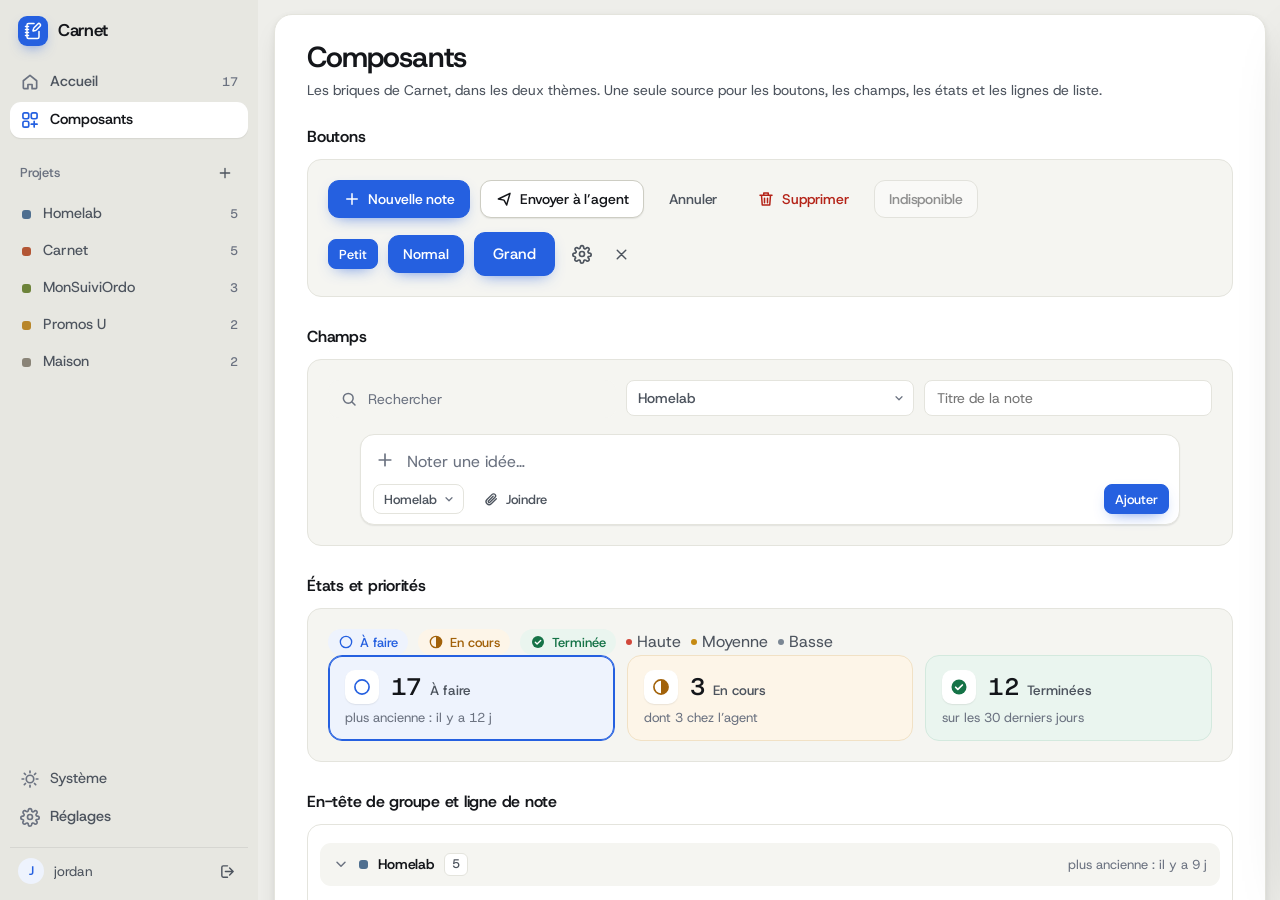
==== commit 2c35b01f: "Maquette : fiche en superposition, tri priorité puis ancienneté - fiche en tiroir superposé, le cont" ====
--- a/composants.html
+++ b/composants.html
@@ -221,6 +221,7 @@
   </main>
     <aside class="detail" id="detail" aria-hidden="true">
       <div class="detail-boite">
+        <span class="poignee" aria-hidden="true"></span>
         <div class="detail-entete">
           <p class="detail-repere"><span id="detail-projet-repere">Homelab</span> · <span id="detail-age">il y a 9 j</span></p>
           <span class="sauve" id="sauve" aria-live="polite"></span>
--- a/styles.css
+++ b/styles.css
@@ -168,10 +168,11 @@
 .voile {
   display: none;
   position: fixed; inset: 0; z-index: 30;
-  border: 0; padding: 0; background: rgb(14 16 20 / 0.38);
+  border: 0; padding: 0; background: rgb(14 16 20 / 0.3);
   backdrop-filter: blur(1.5px);
   opacity: 0; pointer-events: none; transition: opacity 0.24s var(--ease);
 }
+.app.detail-ouvert .voile { display: block; opacity: 1; pointer-events: auto; }
 
 /* ---------------------------------------------------------------- côte */
 
@@ -584,18 +585,28 @@
 
 /* ---------------------------------------------------------------- fiche */
 
-.detail { display: none; flex: none; width: var(--detail-w); min-width: 0; overflow: hidden; }
-.app.detail-ouvert .detail { display: block; animation: deplier 0.3s var(--ease) both; }
-@keyframes deplier { from { width: 0; } to { width: var(--detail-w); } }
+.detail {
+  position: fixed; top: 12px; right: 12px; bottom: 12px;
+  width: var(--detail-w); z-index: 40;
+  pointer-events: none;
+}
 .detail-boite {
-  width: calc(var(--detail-w) - 12px);
-  height: calc(100dvh - 24px);
-  margin: 12px 8px 12px 0;
+  width: 100%; height: 100%;
   background: var(--surface);
   border: 1px solid var(--filet);
   border-radius: var(--r-x);
+  box-shadow: var(--om-3);
   display: flex; flex-direction: column;
-  overflow: hidden;
+  overflow: hidden; pointer-events: auto;
+  transform: translateX(calc(100% + 24px));
+  transition: transform 0.32s var(--ease);
+}
+.app.detail-ouvert .detail-boite { transform: none; }
+
+.poignee {
+  display: none;
+  width: 38px; height: 4px; margin: 8px auto 0;
+  border-radius: 2px; background: var(--filet-fort);
 }
 
 .detail-entete {
@@ -731,22 +742,6 @@
 .kit-cadre .titre-champ { width: 100%; margin-left: 0; }
 
 /* ---------------------------------------------------------------- responsive */
-
-@media (max-width: 1240px) {
-  .detail { display: block; position: fixed; inset: 0; z-index: 40; width: auto; overflow: visible; pointer-events: none; }
-  .app.detail-ouvert .detail { animation: none; width: auto; }
-  .detail-boite {
-    position: absolute; top: 12px; right: 12px; bottom: 12px; margin: 0;
-    width: min(var(--detail-w), calc(100vw - 24px));
-    height: auto;
-    transform: translateX(calc(100% + 24px));
-    transition: transform 0.32s var(--ease);
-    box-shadow: var(--om-3);
-  }
-  .app.detail-ouvert .detail { width: auto; }
-  .app.detail-ouvert .detail-boite { transform: none; pointer-events: auto; }
-  .app.detail-ouvert .voile { display: block; opacity: 1; pointer-events: auto; }
-}
 
 @media (max-width: 1020px) {
   .cote {
@@ -808,7 +803,14 @@
   .note-age { font-size: 12.5px; }
   .envoyer { display: none; }
   .note-meta { gap: 10px; font-size: 12.5px; }
-  .detail-boite { top: 0; right: 0; bottom: 0; left: 0; width: 100%; margin: 0; border-radius: 0; border: 0; }
+  .detail { top: auto; left: 0; right: 0; bottom: 0; width: 100%; }
+  .detail-boite {
+    height: 92dvh; border-radius: var(--r-x) var(--r-x) 0 0;
+    border-bottom: 0; box-shadow: 0 -20px 60px -24px rgb(20 22 26 / 0.35);
+    transform: translateY(101%);
+  }
+  .app.detail-ouvert .voile { display: block; opacity: 1; pointer-events: auto; }
+  .poignee { display: block; }
   .kit { padding: 4px 16px 8px; }
   .maquette { margin: 22px 16px 0; }
   .kit-cadre { padding: 14px; }
